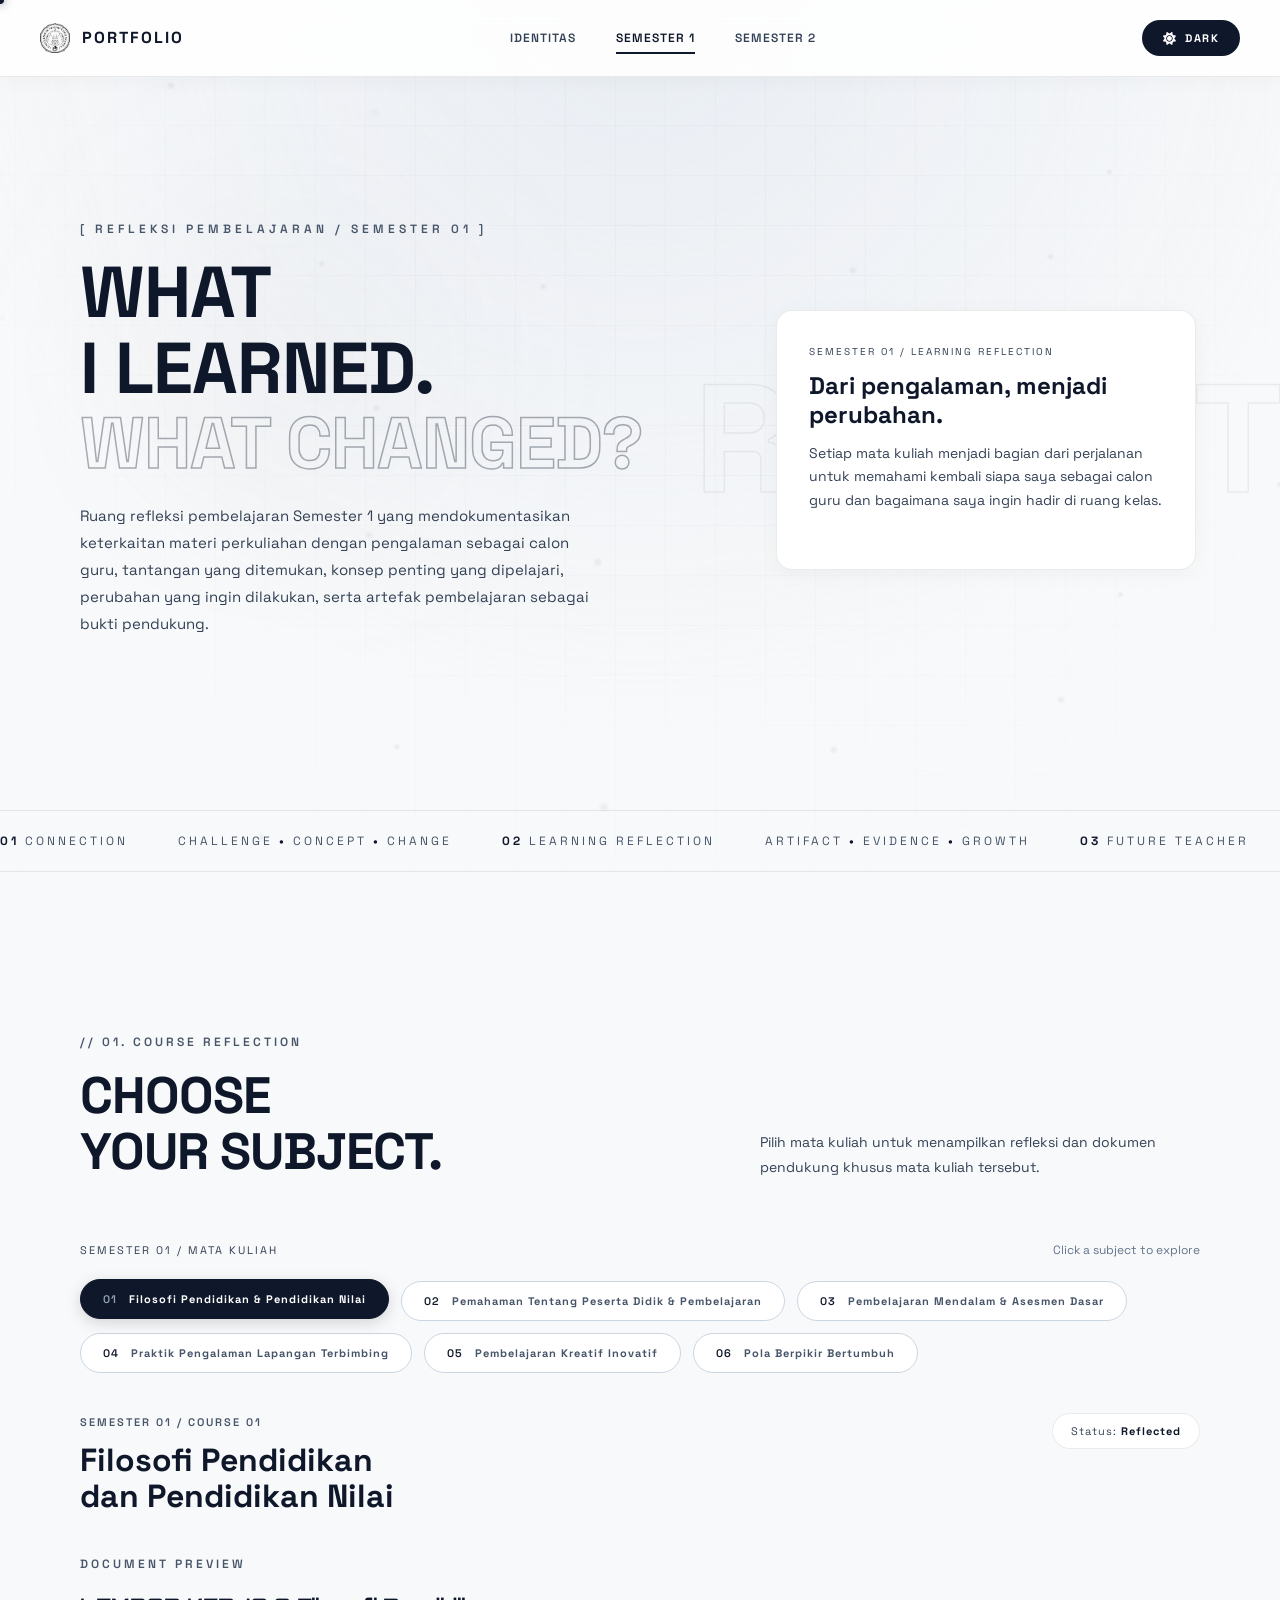
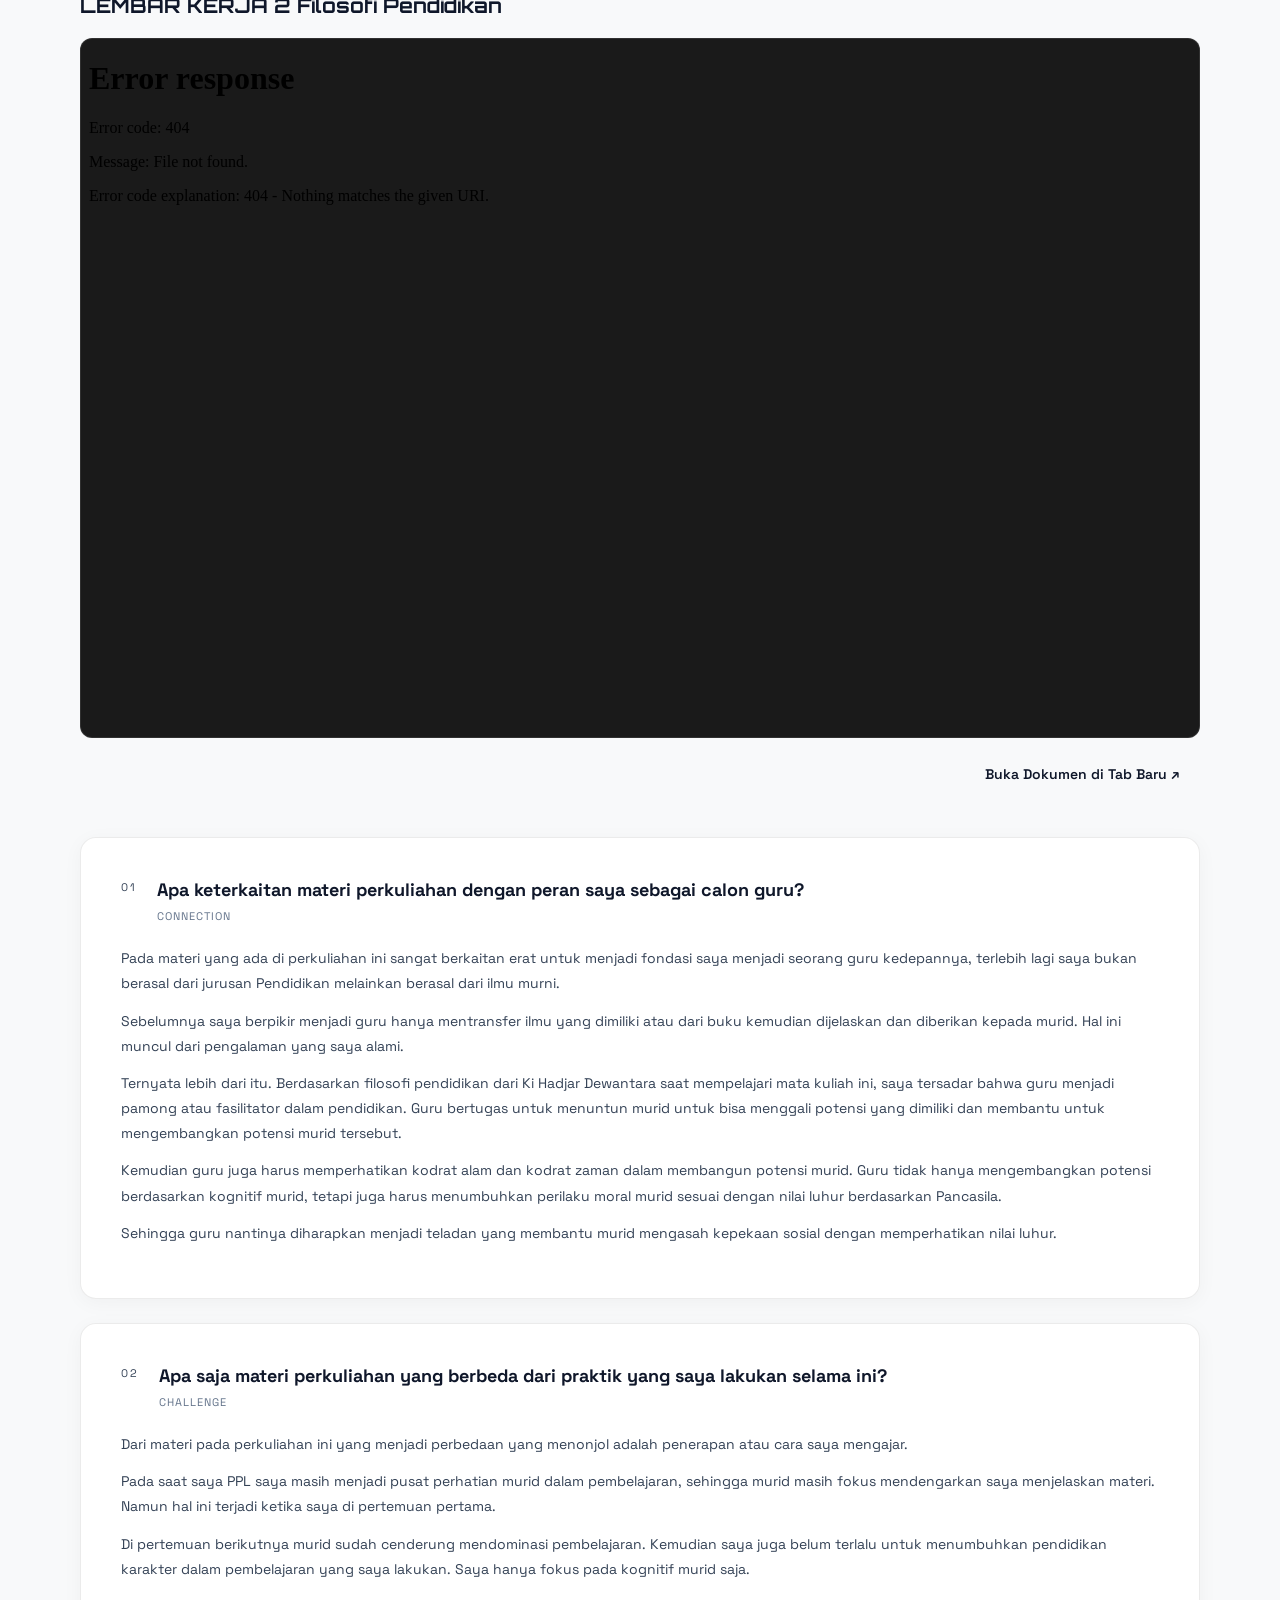
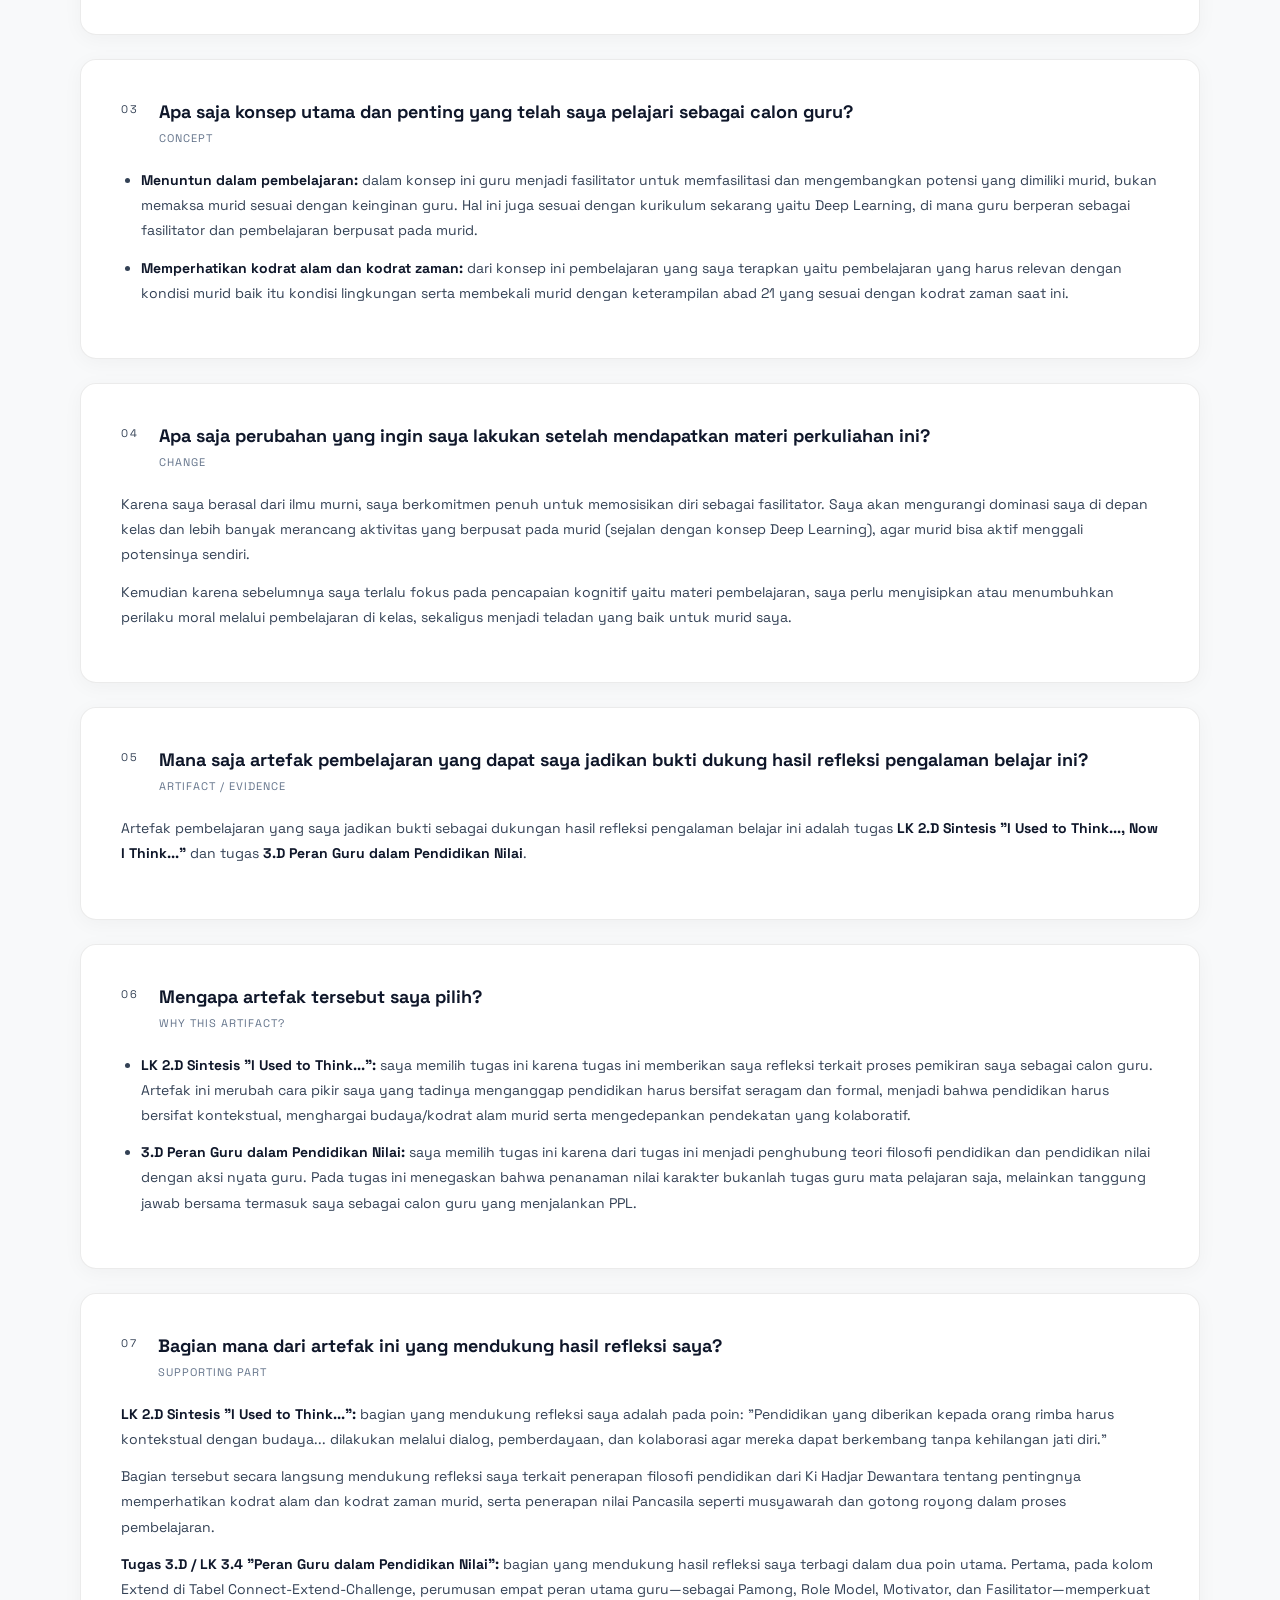
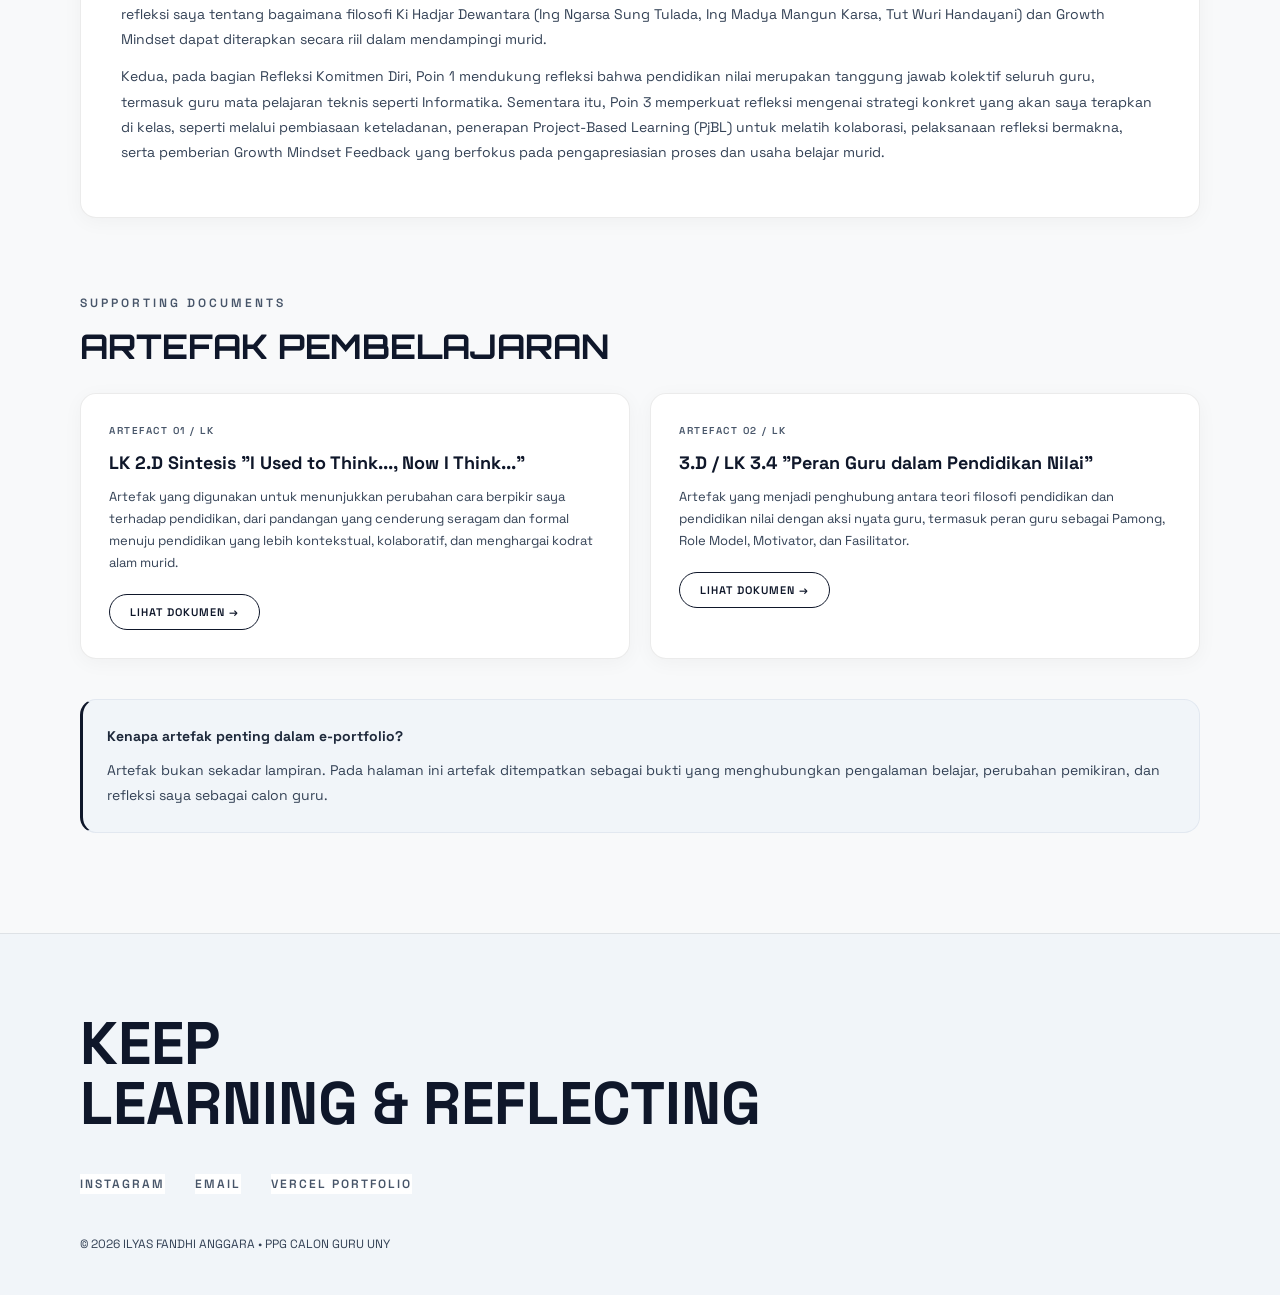
==== coba.html @ ee7c2401 "Upadte2" ====
<!doctype html>
<html lang="id">
  <head>
    <meta charset="UTF-8" />
    <meta name="viewport" content="width=device-width, initial-scale=1.0" />
    <title>Refleksi Semester 1 | E-Portfolio Seminar Pendidikan</title>
    <meta name="description" content="Refleksi pembelajaran Semester 1 Program PPG Calon Guru." />

    <link rel="shortcut icon" href="images/Logo Uny outlitne.png" type="image/x-icon" />
    <link rel="stylesheet" href="https://cdnjs.cloudflare.com/ajax/libs/font-awesome/6.5.1/css/all.min.css" />
    <link rel="stylesheet" href="css/style.css" />
    <link rel="preconnect" href="https://fonts.googleapis.com" />
    <link rel="preconnect" href="https://fonts.gstatic.com" crossorigin />
    <link href="https://fonts.googleapis.com/css2?family=Orbitron:wght@500;700;800;900&family=Space+Grotesk:wght@300;400;500;600;700&display=swap" rel="stylesheet" />
  </head>

  <body>
    <!-- CUSTOM CURSOR -->
    <div class="cursor-dot" id="cursorDot"></div>
    <div class="cursor-ring" id="cursorRing"></div>

    <!-- BACKGROUND GLOW MESH & CANVAS -->
    <div class="bg-wrapper">
      <canvas id="bgCanvas" class="bg-canvas"></canvas>
      <div class="bg-grid"></div>
      <div class="glow-orb-container orb-container-1">
        <div class="glow-orb orb-1"></div>
      </div>
      <div class="glow-orb-container orb-container-2">
        <div class="glow-orb orb-2"></div>
      </div>
    </div>

    <!-- NAVBAR -->
    <header class="navbar">
      <div class="nav-inner">
        <a href="index.html" class="brand">
          <img src="images/Logo Uny outlitne.png" alt="Logo UNY" class="brand-logo" />
          <span>PORTFOLIO</span>
        </a>

        <nav class="nav-center">
          <a href="identitas.html">IDENTITAS</a>
          <a href="refleksi-sem1.html" class="active">SEMESTER 1</a>
          <a href="refleksi-sem2.html">SEMESTER 2</a>
        </nav>

        <div class="nav-right">
          <button class="theme-toggle" id="themeToggle" aria-label="Toggle tema">
            <i class="fa-solid fa-moon theme-icon theme-icon-dark"></i>
            <i class="fa-solid fa-sun theme-icon theme-icon-light"></i>
            <span class="theme-label" id="themeLabel">LIGHT</span>
          </button>
        </div>
      </div>
    </header>

    <main>
      <!-- HERO SECTION -->
      <section class="identity-hero" id="home">
        <div class="container identity-hero-grid">
          <div class="reveal">
            <div class="identity-kicker">[ REFLEKSI PEMBELAJARAN / SEMESTER 01 ]</div>
            <h1>
              WHAT<br />
              <span>I LEARNED.</span><br />
              <span class="outline">WHAT CHANGED?</span>
            </h1>
            <p>
              Ruang refleksi pembelajaran Semester 1 yang mendokumentasikan keterkaitan materi perkuliahan dengan pengalaman sebagai calon guru, tantangan yang ditemukan, konsep penting yang dipelajari, perubahan yang ingin dilakukan, serta
              artefak pembelajaran sebagai bukti pendukung.
            </p>
          </div>

          <div class="identity-visual reveal">
            <div class="visual-word">REFLECT</div>
            <div class="hero-code-card">
              <div class="label">Semester 01 / Learning Reflection</div>
              <h3>Dari pengalaman, menjadi perubahan.</h3>
              <p>Setiap mata kuliah menjadi bagian dari perjalanan untuk memahami kembali siapa saya sebagai calon guru dan bagaimana saya ingin hadir di ruang kelas.</p>
            </div>
          </div>
        </div>
      </section>

      <!-- MARQUEE -->
      <div class="motion-marquee" aria-hidden="true">
        <div class="motion-track">
          <span><b>01</b> CONNECTION</span>
          <span>CHALLENGE <b>•</b> CONCEPT <b>•</b> CHANGE</span>
          <span><b>02</b> LEARNING REFLECTION</span>
          <span>ARTIFACT <b>•</b> EVIDENCE <b>•</b> GROWTH</span>
          <span><b>03</b> FUTURE TEACHER</span>
          <span><b>01</b> CONNECTION</span>
          <span>CHALLENGE <b>•</b> CONCEPT <b>•</b> CHANGE</span>
          <span><b>02</b> LEARNING REFLECTION</span>
          <span>ARTIFACT <b>•</b> EVIDENCE <b>•</b> GROWTH</span>
          <span><b>03</b> FUTURE TEACHER</span>
        </div>
      </div>

      <!-- COURSE SELECTOR & PANELS -->
      <section class="content-section" id="mata-kuliah">
        <div class="container">
          <div class="section-top reveal">
            <div>
              <div class="section-kicker">// 01. COURSE REFLECTION</div>
              <h2 class="section-title">CHOOSE<br />YOUR <span class="yellow">SUBJECT.</span></h2>
            </div>
            <p class="section-description">Pilih mata kuliah untuk menampilkan refleksi dan dokumen pendukung khusus mata kuliah tersebut.</p>
          </div>

          <div class="course-selector reveal">
            <div class="selector-top">
              <div class="selector-label">Semester 01 / Mata Kuliah</div>
              <div class="selector-hint">Click a subject to explore</div>
            </div>
            <div class="course-buttons">
              <button class="course-btn active" data-course="filosofi">
                <span>01</span>
                <strong>Filosofi Pendidikan & Pendidikan Nilai</strong>
              </button>
              <button class="course-btn" data-course="peserta-didik">
                <span>02</span>
                <strong>Pemahaman Tentang Peserta Didik & Pembelajaran</strong>
              </button>
              <button class="course-btn" data-course="mendalam-dasar">
                <span>03</span>
                <strong>Pembelajaran Mendalam & Asesmen Dasar</strong>
              </button>
              <button class="course-btn" data-course="ppl-terbimbing">
                <span>04</span>
                <strong>Praktik Pengalaman Lapangan Terbimbing</strong>
              </button>
              <button class="course-btn" data-course="kreatif-inovatif">
                <span>05</span>
                <strong>Pembelajaran Kreatif Inovatif</strong>
              </button>
              <button class="course-btn" data-course="growth-mindset">
                <span>06</span>
                <strong>Pola Berpikir Bertumbuh</strong>
              </button>
            </div>
          </div>

          <!-- ========== PANEL: FILOSOFI ========== -->
          <article class="course-panel active" id="filosofi">
            <div class="course-header">
              <div>
                <div class="course-code">SEMESTER 01 / COURSE 01</div>
                <h3 class="course-title">Filosofi Pendidikan<br />dan <span class="yellow">Pendidikan Nilai</span></h3>
              </div>
              <div class="course-status">Status: <span>Reflected</span></div>
            </div>

            <!-- PDF DOKUMEN (Ditambahkan sebelum 7 pertanyaan) -->
            <div class="document-preview-section" style="margin: 40px 0">
              <div class="section-kicker">DOCUMENT PREVIEW</div>
              <h4 style="font-family: &quot;Orbitron&quot;, sans-serif; font-size: 20px; margin-bottom: 15px; color: var(--text-light)">LEMBAR KERJA 2 Filosofi Pendidikan</h4>
              <div class="iframe-container" style="width: 100%; height: 700px; border: 1px solid rgba(255, 255, 255, 0.1); border-radius: 12px; overflow: hidden; background: #1a1a1a">
                <iframe src="dokumen/LEMBAR KERJA 2 Filosofi Pendidikan.pdf" width="100%" height="100%" style="border: none" title="LEMBAR KERJA 2 Filosofi Pendidikan"></iframe>
              </div>
              <div style="margin-top: 15px; text-align: right">
                <a
                  href="dokumen/LEMBAR KERJA 2 Filosofi Pendidikan.pdf"
                  target="_blank"
                  style="color: var(--yellow); text-decoration: none; font-size: 14px; font-weight: 600; padding: 10px 20px; border: 1px solid var(--yellow); border-radius: 6px; display: inline-block; transition: all 0.3s ease"
                >
                  Buka Dokumen di Tab Baru ↗
                </a>
              </div>
            </div>

            <div class="reflection-flow">
              <!-- CONNECTION -->
              <div class="reflection-card">
                <div class="reflection-top">
                  <div class="reflection-number">01</div>
                  <div>
                    <div class="reflection-label">Apa keterkaitan materi perkuliahan dengan peran saya sebagai calon guru?</div>
                    <div class="reflection-question">CONNECTION</div>
                  </div>
                </div>
                <div class="reflection-answer">
                  <p>Pada materi yang ada di perkuliahan ini sangat berkaitan erat untuk menjadi fondasi saya menjadi seorang guru kedepannya, terlebih lagi saya bukan berasal dari jurusan Pendidikan melainkan berasal dari ilmu murni.</p>
                  <p>Sebelumnya saya berpikir menjadi guru hanya mentransfer ilmu yang dimiliki atau dari buku kemudian dijelaskan dan diberikan kepada murid. Hal ini muncul dari pengalaman yang saya alami.</p>
                  <p>
                    Ternyata lebih dari itu. Berdasarkan filosofi pendidikan dari Ki Hadjar Dewantara saat mempelajari mata kuliah ini, saya tersadar bahwa guru menjadi pamong atau fasilitator dalam pendidikan. Guru bertugas untuk menuntun
                    murid untuk bisa menggali potensi yang dimiliki dan membantu untuk mengembangkan potensi murid tersebut.
                  </p>
                  <p>
                    Kemudian guru juga harus memperhatikan kodrat alam dan kodrat zaman dalam membangun potensi murid. Guru tidak hanya mengembangkan potensi berdasarkan kognitif murid, tetapi juga harus menumbuhkan perilaku moral murid
                    sesuai dengan nilai luhur berdasarkan Pancasila.
                  </p>
                  <p>Sehingga guru nantinya diharapkan menjadi teladan yang membantu murid mengasah kepekaan sosial dengan memperhatikan nilai luhur.</p>
                </div>
              </div>
              <!-- CHALLENGE -->
              <div class="reflection-card">
                <div class="reflection-top">
                  <div class="reflection-number">02</div>
                  <div>
                    <div class="reflection-label">Apa saja materi perkuliahan yang berbeda dari praktik yang saya lakukan selama ini?</div>
                    <div class="reflection-question">CHALLENGE</div>
                  </div>
                </div>
                <div class="reflection-answer">
                  <p>Dari materi pada perkuliahan ini yang menjadi perbedaan yang menonjol adalah penerapan atau cara saya mengajar.</p>
                  <p>Pada saat saya PPL saya masih menjadi pusat perhatian murid dalam pembelajaran, sehingga murid masih fokus mendengarkan saya menjelaskan materi. Namun hal ini terjadi ketika saya di pertemuan pertama.</p>
                  <p>
                    Di pertemuan berikutnya murid sudah cenderung mendominasi pembelajaran. Kemudian saya juga belum terlalu untuk menumbuhkan pendidikan karakter dalam pembelajaran yang saya lakukan. Saya hanya fokus pada kognitif murid
                    saja.
                  </p>
                </div>
              </div>
              <!-- CONCEPT -->
              <div class="reflection-card">
                <div class="reflection-top">
                  <div class="reflection-number">03</div>
                  <div>
                    <div class="reflection-label">Apa saja konsep utama dan penting yang telah saya pelajari sebagai calon guru?</div>
                    <div class="reflection-question">CONCEPT</div>
                  </div>
                </div>
                <div class="reflection-answer">
                  <ul>
                    <li>
                      <strong>Menuntun dalam pembelajaran:</strong> dalam konsep ini guru menjadi fasilitator untuk memfasilitasi dan mengembangkan potensi yang dimiliki murid, bukan memaksa murid sesuai dengan keinginan guru. Hal ini juga
                      sesuai dengan kurikulum sekarang yaitu Deep Learning, di mana guru berperan sebagai fasilitator dan pembelajaran berpusat pada murid.
                    </li>
                    <li>
                      <strong>Memperhatikan kodrat alam dan kodrat zaman:</strong> dari konsep ini pembelajaran yang saya terapkan yaitu pembelajaran yang harus relevan dengan kondisi murid baik itu kondisi lingkungan serta membekali murid
                      dengan keterampilan abad 21 yang sesuai dengan kodrat zaman saat ini.
                    </li>
                  </ul>
                </div>
              </div>
              <!-- CHANGE -->
              <div class="reflection-card">
                <div class="reflection-top">
                  <div class="reflection-number">04</div>
                  <div>
                    <div class="reflection-label">Apa saja perubahan yang ingin saya lakukan setelah mendapatkan materi perkuliahan ini?</div>
                    <div class="reflection-question">CHANGE</div>
                  </div>
                </div>
                <div class="reflection-answer">
                  <p>
                    Karena saya berasal dari ilmu murni, saya berkomitmen penuh untuk memosisikan diri sebagai fasilitator. Saya akan mengurangi dominasi saya di depan kelas dan lebih banyak merancang aktivitas yang berpusat pada murid
                    (sejalan dengan konsep Deep Learning), agar murid bisa aktif menggali potensinya sendiri.
                  </p>
                  <p>
                    Kemudian karena sebelumnya saya terlalu fokus pada pencapaian kognitif yaitu materi pembelajaran, saya perlu menyisipkan atau menumbuhkan perilaku moral melalui pembelajaran di kelas, sekaligus menjadi teladan yang baik
                    untuk murid saya.
                  </p>
                </div>
              </div>
              <!-- ARTIFACT -->
              <div class="reflection-card">
                <div class="reflection-top">
                  <div class="reflection-number">05</div>
                  <div>
                    <div class="reflection-label">Mana saja artefak pembelajaran yang dapat saya jadikan bukti dukung hasil refleksi pengalaman belajar ini?</div>
                    <div class="reflection-question">ARTIFACT / EVIDENCE</div>
                  </div>
                </div>
                <div class="reflection-answer">
                  <p>
                    Artefak pembelajaran yang saya jadikan bukti sebagai dukungan hasil refleksi pengalaman belajar ini adalah tugas <strong>LK 2.D Sintesis "I Used to Think..., Now I Think..."</strong> dan tugas
                    <strong>3.D Peran Guru dalam Pendidikan Nilai</strong>.
                  </p>
                </div>
              </div>
              <!-- WHY ARTIFACT -->
              <div class="reflection-card">
                <div class="reflection-top">
                  <div class="reflection-number">06</div>
                  <div>
                    <div class="reflection-label">Mengapa artefak tersebut saya pilih?</div>
                    <div class="reflection-question">WHY THIS ARTIFACT?</div>
                  </div>
                </div>
                <div class="reflection-answer">
                  <ul>
                    <li>
                      <strong>LK 2.D Sintesis "I Used to Think...":</strong> saya memilih tugas ini karena tugas ini memberikan saya refleksi terkait proses pemikiran saya sebagai calon guru. Artefak ini merubah cara pikir saya yang tadinya
                      menganggap pendidikan harus bersifat seragam dan formal, menjadi bahwa pendidikan harus bersifat kontekstual, menghargai budaya/kodrat alam murid serta mengedepankan pendekatan yang kolaboratif.
                    </li>
                    <li>
                      <strong>3.D Peran Guru dalam Pendidikan Nilai:</strong> saya memilih tugas ini karena dari tugas ini menjadi penghubung teori filosofi pendidikan dan pendidikan nilai dengan aksi nyata guru. Pada tugas ini menegaskan
                      bahwa penanaman nilai karakter bukanlah tugas guru mata pelajaran saja, melainkan tanggung jawab bersama termasuk saya sebagai calon guru yang menjalankan PPL.
                    </li>
                  </ul>
                </div>
              </div>
              <!-- SUPPORTING PART -->
              <div class="reflection-card">
                <div class="reflection-top">
                  <div class="reflection-number">07</div>
                  <div>
                    <div class="reflection-label">Bagian mana dari artefak ini yang mendukung hasil refleksi saya?</div>
                    <div class="reflection-question">SUPPORTING PART</div>
                  </div>
                </div>
                <div class="reflection-answer">
                  <p>
                    <strong>LK 2.D Sintesis "I Used to Think...":</strong> bagian yang mendukung refleksi saya adalah pada poin: "Pendidikan yang diberikan kepada orang rimba harus kontekstual dengan budaya... dilakukan melalui dialog,
                    pemberdayaan, dan kolaborasi agar mereka dapat berkembang tanpa kehilangan jati diri."
                  </p>
                  <p>
                    Bagian tersebut secara langsung mendukung refleksi saya terkait penerapan filosofi pendidikan dari Ki Hadjar Dewantara tentang pentingnya memperhatikan kodrat alam dan kodrat zaman murid, serta penerapan nilai Pancasila
                    seperti musyawarah dan gotong royong dalam proses pembelajaran.
                  </p>
                  <p>
                    <strong>Tugas 3.D / LK 3.4 "Peran Guru dalam Pendidikan Nilai":</strong> bagian yang mendukung hasil refleksi saya terbagi dalam dua poin utama. Pertama, pada kolom Extend di Tabel Connect-Extend-Challenge, perumusan
                    empat peran utama guru—sebagai Pamong, Role Model, Motivator, dan Fasilitator—memperkuat refleksi saya tentang bagaimana filosofi Ki Hadjar Dewantara (Ing Ngarsa Sung Tulada, Ing Madya Mangun Karsa, Tut Wuri Handayani)
                    dan Growth Mindset dapat diterapkan secara riil dalam mendampingi murid.
                  </p>
                  <p>
                    Kedua, pada bagian Refleksi Komitmen Diri, Poin 1 mendukung refleksi bahwa pendidikan nilai merupakan tanggung jawab kolektif seluruh guru, termasuk guru mata pelajaran teknis seperti Informatika. Sementara itu, Poin 3
                    memperkuat refleksi mengenai strategi konkret yang akan saya terapkan di kelas, seperti melalui pembiasaan keteladanan, penerapan Project-Based Learning (PjBL) untuk melatih kolaborasi, pelaksanaan refleksi bermakna,
                    serta pemberian Growth Mindset Feedback yang berfokus pada pengapresiasian proses dan usaha belajar murid.
                  </p>
                </div>
              </div>
            </div>

            <!-- DOCUMENT SUPPORT -->
            <div style="margin-top: 75px">
              <div class="section-kicker">Supporting Documents</div>
              <h3 style="font-family: &quot;Orbitron&quot;, sans-serif; font-size: 34px; line-height: 1; margin-top: 10px">ARTEFAK <span class="yellow">PEMBELAJARAN</span></h3>
              <div class="artifact-grid">
                <article class="artifact-card">
                  <div class="artifact-type">Artefact 01 / LK</div>
                  <h4>LK 2.D Sintesis "I Used to Think..., Now I Think..."</h4>
                  <p>
                    Artefak yang digunakan untuk menunjukkan perubahan cara berpikir saya terhadap pendidikan, dari pandangan yang cenderung seragam dan formal menuju pendidikan yang lebih kontekstual, kolaboratif, dan menghargai kodrat
                    alam murid.
                  </p>
                  <button type="button" class="artifact-link" onclick="openDocument('dokumen/Dokumen Filosofi 1.pdf', 'LK 2.D Sintesis')">Lihat Dokumen →</button>
                </article>
                <article class="artifact-card">
                  <div class="artifact-type">Artefact 02 / LK</div>
                  <h4>3.D / LK 3.4 "Peran Guru dalam Pendidikan Nilai"</h4>
                  <p>Artefak yang menjadi penghubung antara teori filosofi pendidikan dan pendidikan nilai dengan aksi nyata guru, termasuk peran guru sebagai Pamong, Role Model, Motivator, dan Fasilitator.</p>
                  <button type="button" class="artifact-link" onclick="openDocument('dokumen/Dokumen Filosofi 2.pdf', '3.D Peran Guru dalam Pendidikan Nilai')">Lihat Dokumen →</button>
                </article>
              </div>
              <div class="evidence-panel">
                <h4>Kenapa artefak penting dalam e-portfolio?</h4>
                <p>Artefak bukan sekadar lampiran. Pada halaman ini artefak ditempatkan sebagai bukti yang menghubungkan pengalaman belajar, perubahan pemikiran, dan refleksi saya sebagai calon guru.</p>
              </div>
            </div>
          </article>

          <!-- ========== PANEL: PESERTA DIDIK ========== -->
          <article class="course-panel" id="peserta-didik">
            <div class="course-header">
              <div>
                <div class="course-code">SEMESTER 01 / COURSE 02</div>
                <h3 class="course-title">Filosofi Pendidikan<br />dan <span class="yellow">Pendidikan Nilai</span></h3>
              </div>
              <div class="course-status">Status: <span>Reflected</span></div>
            </div>

            <div class="reflection-flow">
              <!-- CONNECTION -->
              <div class="reflection-card">
                <div class="reflection-top">
                  <div class="reflection-number">01</div>
                  <div>
                    <div class="reflection-label">Apa keterkaitan materi perkuliahan dengan peran saya sebagai calon guru?</div>
                    <div class="reflection-question">CONNECTION</div>
                  </div>
                </div>
                <div class="reflection-answer">
                  <p>Pada materi yang ada di perkuliahan ini sangat berkaitan erat untuk menjadi fondasi saya menjadi seorang guru kedepannya, terlebih lagi saya bukan berasal dari jurusan Pendidikan melainkan berasal dari ilmu murni.</p>
                  <p>Sebelumnya saya berpikir menjadi guru hanya mentransfer ilmu yang dimiliki atau dari buku kemudian dijelaskan dan diberikan kepada murid. Hal ini muncul dari pengalaman yang saya alami.</p>
                  <p>
                    Ternyata lebih dari itu. Berdasarkan filosofi pendidikan dari Ki Hadjar Dewantara saat mempelajari mata kuliah ini, saya tersadar bahwa guru menjadi pamong atau fasilitator dalam pendidikan. Guru bertugas untuk menuntun
                    murid untuk bisa menggali potensi yang dimiliki dan membantu untuk mengembangkan potensi murid tersebut.
                  </p>
                  <p>
                    Kemudian guru juga harus memperhatikan kodrat alam dan kodrat zaman dalam membangun potensi murid. Guru tidak hanya mengembangkan potensi berdasarkan kognitif murid, tetapi juga harus menumbuhkan perilaku moral murid
                    sesuai dengan nilai luhur berdasarkan Pancasila.
                  </p>
                  <p>Sehingga guru nantinya diharapkan menjadi teladan yang membantu murid mengasah kepekaan sosial dengan memperhatikan nilai luhur.</p>
                </div>
              </div>
              <!-- CHALLENGE -->
              <div class="reflection-card">
                <div class="reflection-top">
                  <div class="reflection-number">02</div>
                  <div>
                    <div class="reflection-label">Apa saja materi perkuliahan yang berbeda dari praktik yang saya lakukan selama ini?</div>
                    <div class="reflection-question">CHALLENGE</div>
                  </div>
                </div>
                <div class="reflection-answer">
                  <p>Dari materi pada perkuliahan ini yang menjadi perbedaan yang menonjol adalah penerapan atau cara saya mengajar.</p>
                  <p>Pada saat saya PPL saya masih menjadi pusat perhatian murid dalam pembelajaran, sehingga murid masih fokus mendengarkan saya menjelaskan materi. Namun hal ini terjadi ketika saya di pertemuan pertama.</p>
                  <p>
                    Di pertemuan berikutnya murid sudah cenderung mendominasi pembelajaran. Kemudian saya juga belum terlalu untuk menumbuhkan pendidikan karakter dalam pembelajaran yang saya lakukan. Saya hanya fokus pada kognitif murid
                    saja.
                  </p>
                </div>
              </div>
              <!-- CONCEPT -->
              <div class="reflection-card">
                <div class="reflection-top">
                  <div class="reflection-number">03</div>
                  <div>
                    <div class="reflection-label">Apa saja konsep utama dan penting yang telah saya pelajari sebagai calon guru?</div>
                    <div class="reflection-question">CONCEPT</div>
                  </div>
                </div>
                <div class="reflection-answer">
                  <ul>
                    <li>
                      <strong>Menuntun dalam pembelajaran:</strong> dalam konsep ini guru menjadi fasilitator untuk memfasilitasi dan mengembangkan potensi yang dimiliki murid, bukan memaksa murid sesuai dengan keinginan guru. Hal ini juga
                      sesuai dengan kurikulum sekarang yaitu Deep Learning, di mana guru berperan sebagai fasilitator dan pembelajaran berpusat pada murid.
                    </li>
                    <li>
                      <strong>Memperhatikan kodrat alam dan kodrat zaman:</strong> dari konsep ini pembelajaran yang saya terapkan yaitu pembelajaran yang harus relevan dengan kondisi murid baik itu kondisi lingkungan serta membekali murid
                      dengan keterampilan abad 21 yang sesuai dengan kodrat zaman saat ini.
                    </li>
                  </ul>
                </div>
              </div>
              <!-- CHANGE -->
              <div class="reflection-card">
                <div class="reflection-top">
                  <div class="reflection-number">04</div>
                  <div>
                    <div class="reflection-label">Apa saja perubahan yang ingin saya lakukan setelah mendapatkan materi perkuliahan ini?</div>
                    <div class="reflection-question">CHANGE</div>
                  </div>
                </div>
                <div class="reflection-answer">
                  <p>
                    Karena saya berasal dari ilmu murni, saya berkomitmen penuh untuk memosisikan diri sebagai fasilitator. Saya akan mengurangi dominasi saya di depan kelas dan lebih banyak merancang aktivitas yang berpusat pada murid
                    (sejalan dengan konsep Deep Learning), agar murid bisa aktif menggali potensinya sendiri.
                  </p>
                  <p>
                    Kemudian karena sebelumnya saya terlalu fokus pada pencapaian kognitif yaitu materi pembelajaran, saya perlu menyisipkan atau menumbuhkan perilaku moral melalui pembelajaran di kelas, sekaligus menjadi teladan yang baik
                    untuk murid saya.
                  </p>
                </div>
              </div>
              <!-- ARTIFACT -->
              <div class="reflection-card">
                <div class="reflection-top">
                  <div class="reflection-number">05</div>
                  <div>
                    <div class="reflection-label">Mana saja artefak pembelajaran yang dapat saya jadikan bukti dukung hasil refleksi pengalaman belajar ini?</div>
                    <div class="reflection-question">ARTIFACT / EVIDENCE</div>
                  </div>
                </div>
                <div class="reflection-answer">
                  <p>
                    Artefak pembelajaran yang saya jadikan bukti sebagai dukungan hasil refleksi pengalaman belajar ini adalah tugas <strong>LK 2.D Sintesis "I Used to Think..., Now I Think..."</strong> dan tugas
                    <strong>3.D Peran Guru dalam Pendidikan Nilai</strong>.
                  </p>
                </div>
              </div>
              <!-- WHY ARTIFACT -->
              <div class="reflection-card">
                <div class="reflection-top">
                  <div class="reflection-number">06</div>
                  <div>
                    <div class="reflection-label">Mengapa artefak tersebut saya pilih?</div>
                    <div class="reflection-question">WHY THIS ARTIFACT?</div>
                  </div>
                </div>
                <div class="reflection-answer">
                  <ul>
                    <li>
                      <strong>LK 2.D Sintesis "I Used to Think...":</strong> saya memilih tugas ini karena tugas ini memberikan saya refleksi terkait proses pemikiran saya sebagai calon guru. Artefak ini merubah cara pikir saya yang tadinya
                      menganggap pendidikan harus bersifat seragam dan formal, menjadi bahwa pendidikan harus bersifat kontekstual, menghargai budaya/kodrat alam murid serta mengedepankan pendekatan yang kolaboratif.
                    </li>
                    <li>
                      <strong>3.D Peran Guru dalam Pendidikan Nilai:</strong> saya memilih tugas ini karena dari tugas ini menjadi penghubung teori filosofi pendidikan dan pendidikan nilai dengan aksi nyata guru. Pada tugas ini menegaskan
                      bahwa penanaman nilai karakter bukanlah tugas guru mata pelajaran saja, melainkan tanggung jawab bersama termasuk saya sebagai calon guru yang menjalankan PPL.
                    </li>
                  </ul>
                </div>
              </div>
              <!-- SUPPORTING PART -->
              <div class="reflection-card">
                <div class="reflection-top">
                  <div class="reflection-number">07</div>
                  <div>
                    <div class="reflection-label">Bagian mana dari artefak ini yang mendukung hasil refleksi saya?</div>
                    <div class="reflection-question">SUPPORTING PART</div>
                  </div>
                </div>
                <div class="reflection-answer">
                  <p>
                    <strong>LK 2.D Sintesis "I Used to Think...":</strong> bagian yang mendukung refleksi saya adalah pada poin: "Pendidikan yang diberikan kepada orang rimba harus kontekstual dengan budaya... dilakukan melalui dialog,
                    pemberdayaan, dan kolaborasi agar mereka dapat berkembang tanpa kehilangan jati diri."
                  </p>
                  <p>
                    Bagian tersebut secara langsung mendukung refleksi saya terkait penerapan filosofi pendidikan dari Ki Hadjar Dewantara tentang pentingnya memperhatikan kodrat alam dan kodrat zaman murid, serta penerapan nilai Pancasila
                    seperti musyawarah dan gotong royong dalam proses pembelajaran.
                  </p>
                  <p>
                    <strong>Tugas 3.D / LK 3.4 "Peran Guru dalam Pendidikan Nilai":</strong> bagian yang mendukung hasil refleksi saya terbagi dalam dua poin utama. Pertama, pada kolom Extend di Tabel Connect-Extend-Challenge, perumusan
                    empat peran utama guru—sebagai Pamong, Role Model, Motivator, dan Fasilitator—memperkuat refleksi saya tentang bagaimana filosofi Ki Hadjar Dewantara (Ing Ngarsa Sung Tulada, Ing Madya Mangun Karsa, Tut Wuri Handayani)
                    dan Growth Mindset dapat diterapkan secara riil dalam mendampingi murid.
                  </p>
                  <p>
                    Kedua, pada bagian Refleksi Komitmen Diri, Poin 1 mendukung refleksi bahwa pendidikan nilai merupakan tanggung jawab kolektif seluruh guru, termasuk guru mata pelajaran teknis seperti Informatika. Sementara itu, Poin 3
                    memperkuat refleksi mengenai strategi konkret yang akan saya terapkan di kelas, seperti melalui pembiasaan keteladanan, penerapan Project-Based Learning (PjBL) untuk melatih kolaborasi, pelaksanaan refleksi bermakna,
                    serta pemberian Growth Mindset Feedback yang berfokus pada pengapresiasian proses dan usaha belajar murid.
                  </p>
                </div>
              </div>
            </div>

            <!-- DOCUMENT SUPPORT -->
            <div style="margin-top: 75px">
              <div class="section-kicker">Supporting Documents</div>
              <h3 style="font-family: &quot;Orbitron&quot;, sans-serif; font-size: 34px; line-height: 1; margin-top: 10px">ARTEFAK <span class="yellow">PEMBELAJARAN</span></h3>
              <div class="artifact-grid">
                <article class="artifact-card">
                  <div class="artifact-type">Artefact 01 / LK</div>
                  <h4>LK 2.D Sintesis "I Used to Think..., Now I Think..."</h4>
                  <p>
                    Artefak yang digunakan untuk menunjukkan perubahan cara berpikir saya terhadap pendidikan, dari pandangan yang cenderung seragam dan formal menuju pendidikan yang lebih kontekstual, kolaboratif, dan menghargai kodrat
                    alam murid.
                  </p>
                  <button type="button" class="artifact-link" onclick="openDocument('dokumen/Dokumen Filosofi 1.pdf', 'LK 2.D Sintesis')">Lihat Dokumen →</button>
                </article>
                <article class="artifact-card">
                  <div class="artifact-type">Artefact 02 / LK</div>
                  <h4>3.D / LK 3.4 "Peran Guru dalam Pendidikan Nilai"</h4>
                  <p>Artefak yang menjadi penghubung antara teori filosofi pendidikan dan pendidikan nilai dengan aksi nyata guru, termasuk peran guru sebagai Pamong, Role Model, Motivator, dan Fasilitator.</p>
                  <button type="button" class="artifact-link" onclick="openDocument('dokumen/Dokumen Filosofi 2.pdf', '3.D Peran Guru dalam Pendidikan Nilai')">Lihat Dokumen →</button>
                </article>
              </div>
              <div class="evidence-panel">
                <h4>Kenapa artefak penting dalam e-portfolio?</h4>
                <p>Artefak bukan sekadar lampiran. Pada halaman ini artefak ditempatkan sebagai bukti yang menghubungkan pengalaman belajar, perubahan pemikiran, dan refleksi saya sebagai calon guru.</p>
              </div>
            </div>
          </article>

          <!-- ========== PANEL: MENDALAM DASAR ========== -->
          <article class="course-panel" id="mendalam-dasar">
            <!-- konten lengkap silakan copy dari kode asli dan sesuaikan class -->
            <div class="course-header">
              <div>
                <div class="course-code">SEMESTER 01 / COURSE 03</div>
                <h3 class="course-title">Pembelajaran Mendalam<br />dan <span class="yellow">Asesmen Dasar</span></h3>
              </div>
              <div class="course-status">Status: <span>Reflected</span></div>
            </div>
            <div class="reflection-flow">
              <!-- reflection cards -->
            </div>
            <div style="margin-top: 75px">
              <!-- artifact -->
            </div>
          </article>

          <!-- ========== PANEL: PPL TERBIMBING ========== -->
          <article class="course-panel" id="ppl-terbimbing">
            <div class="course-header">
              <div>
                <div class="course-code">SEMESTER 01 / COURSE 04</div>
                <h3 class="course-title">Praktik Pengalaman Lapangan<br /><span class="yellow">Terbimbing</span></h3>
              </div>
              <div class="course-status">Status: <span>Reflected</span></div>
            </div>
            <div class="reflection-flow">
              <!-- reflection cards -->
            </div>
            <div style="margin-top: 75px">
              <!-- artifact -->
            </div>
          </article>

          <!-- ========== PANEL: KREATIF INOVATIF ========== -->
          <article class="course-panel" id="kreatif-inovatif">
            <div class="course-header">
              <div>
                <div class="course-code">SEMESTER 01 / COURSE 05</div>
                <h3 class="course-title">Pembelajaran <span class="yellow">Kreatif Inovatif</span></h3>
              </div>
              <div class="course-status">Status: <span>To Be Added</span></div>
            </div>
            <div class="empty-panel">
              <div class="big">04</div>
              <h3>Refleksi Mata Kuliah Belum Diisi</h3>
              <p>Area ini sudah disiapkan untuk refleksi, bukti pembelajaran, dan dokumen pendukung mata kuliah Pembelajaran Kreatif Inovatif.</p>
            </div>
          </article>

          <!-- ========== PANEL: GROWTH MINDSET ========== -->
          <article class="course-panel" id="growth-mindset">
            <div class="course-header">
              <div>
                <div class="course-code">SEMESTER 01 / COURSE 06</div>
                <h3 class="course-title">Pola Berpikir <span class="yellow">Bertumbuh</span></h3>
              </div>
              <div class="course-status">Status: <span>To Be Added</span></div>
            </div>
            <div class="empty-panel">
              <div class="big">05</div>
              <h3>Refleksi Mata Kuliah Belum Diisi</h3>
              <p>Area ini sudah disiapkan untuk menampilkan refleksi pembelajaran, perubahan pemikiran, dan artefak pendukung mata kuliah Pola Berpikir Bertumbuh.</p>
            </div>
          </article>
        </div>
      </section>
    </main>

    <!-- PDF MODAL -->
    <div class="pdf-modal" id="pdfModal" aria-hidden="true" role="dialog" aria-modal="true" aria-labelledby="pdfTitle">
      <div class="pdf-modal-backdrop" onclick="closeDocument()"></div>
      <div class="pdf-viewer">
        <div class="pdf-header">
          <div class="pdf-header-meta">
            <div class="pdf-label">Learning Artifact / Document Preview</div>
            <h3 class="pdf-title" id="pdfTitle">Document Preview</h3>
          </div>
          <div class="pdf-actions">
            <a href="#" target="_blank" rel="noopener noreferrer" id="pdfExternal" class="pdf-open"> Open New Tab </a>
            <button type="button" class="pdf-close" id="pdfClose" aria-label="Tutup dokumen">×</button>
          </div>
        </div>
        <div class="pdf-container">
          <iframe id="pdfFrame" src="" title="PDF Document Viewer" loading="lazy"></iframe>
          <div class="pdf-fallback" id="pdfFallback">
            <div class="pdf-fallback-inner">
              <strong>PDF</strong>
              <p>Browser tidak menampilkan PDF secara langsung pada mode ini. Gunakan tombol <b>Open New Tab</b> di bagian atas untuk melihat dokumen.</p>
            </div>
          </div>
        </div>
      </div>
    </div>

    <!-- FOOTER -->
    <footer>
      <div class="container reveal">
        <div class="footer-title">KEEP<br />LEARNING & REFLECTING</div>
        <div class="footer-social">
          <a href="https://www.instagram.com/fandhidk17/" target="_blank">INSTAGRAM</a>
          <a href="mailto:ilyasfandhianggara@gmail.com">EMAIL</a>
          <a href="https://e-portofolio-fandhi.vercel.app/" target="_blank">VERCEL PORTFOLIO</a>
        </div>
        <p style="margin-top: 40px; font-size: 12px; color: var(--text-muted)">© 2026 ILYAS FANDHI ANGGARA • PPG CALON GURU UNY</p>
      </div>
    </footer>

    <!-- MASTER APP SCRIPT -->
    <script src="js/app.js"></script>

    <!-- PAGE SPECIFIC: COURSE TABS & PDF VIEWER -->
    <script>
      document.addEventListener("DOMContentLoaded", function () {
        // Course Filter Tabs
        const courseButtons = document.querySelectorAll(".course-btn");
        const coursePanels = document.querySelectorAll(".course-panel");
        courseButtons.forEach((button) => {
          button.addEventListener("click", () => {
            const target = button.dataset.course;
            courseButtons.forEach((btn) => btn.classList.remove("active"));
            coursePanels.forEach((panel) => panel.classList.remove("active"));
            button.classList.add("active");
            const targetPanel = document.getElementById(target);
            if (targetPanel) {
              targetPanel.classList.add("active");
              document.querySelector(".course-selector").scrollIntoView({ behavior: "smooth", block: "start" });
            }
          });
        });

        // PDF Viewer Modal
        const pdfModal = document.getElementById("pdfModal");
        const pdfFrame = document.getElementById("pdfFrame");
        const pdfTitle = document.getElementById("pdfTitle");
        const pdfExternal = document.getElementById("pdfExternal");
        const pdfClose = document.getElementById("pdfClose");
        const pdfFallback = document.getElementById("pdfFallback");
        let lastFocusedElement = null;

        window.openDocument = function (file, title) {
          lastFocusedElement = document.activeElement;
          pdfTitle.textContent = title || "Document Preview";
          pdfExternal.href = file;
          pdfFallback.classList.remove("show");
          pdfFrame.style.display = "block";
          pdfFrame.src = file;
          pdfModal.classList.add("active");
          pdfModal.setAttribute("aria-hidden", "false");
          document.body.style.overflow = "hidden";
          setTimeout(() => pdfClose.focus(), 30);
        };

        window.closeDocument = function () {
          pdfModal.classList.remove("active");
          pdfModal.setAttribute("aria-hidden", "true");
          pdfFrame.src = "";
          document.body.style.overflow = "";
          if (lastFocusedElement) lastFocusedElement.focus();
        };

        if (pdfClose) pdfClose.addEventListener("click", closeDocument);
        document.addEventListener("keydown", (event) => {
          if (event.key === "Escape" && pdfModal && pdfModal.classList.contains("active")) closeDocument();
        });
        if (pdfFrame) {
          pdfFrame.addEventListener("error", () => {
            pdfFrame.style.display = "none";
            pdfFallback.classList.add("show");
          });
        }
      });
    </script>
  </body>
</html>
---- css/style.css ----
/* ==========================================================================
   PORTFOLIO SEMINAR PENDIDIKAN - ILYAS FANDHI ANGGARA
   UNIFIED CYBER-MONOCHROME INTERACTIVE DESIGN SYSTEM
   ========================================================================== */

/* ==================== ROOT VARIABLES ==================== */
:root {
  /* Dark Mode Default Tokens */
  --primary: #ffffff;
  --primary-light: #e2e8f0;
  --secondary: #a3a3a3;
  --accent: #52525b;

  --bg-primary: #121214;
  --bg-secondary: #18181b;
  --bg-card: rgba(39, 39, 42, 0.45);
  --bg-card-hover: rgba(63, 63, 70, 0.55);

  --text-primary: #ffffff;
  --text-secondary: #a1a1aa;
  --text-muted: #71717a;

  --border-light: rgba(255, 255, 255, 0.08);
  --border-hover: rgba(255, 255, 255, 0.28);
  --border-glow: rgba(255, 255, 255, 0.3);

  --shadow-glow: 0 10px 30px rgba(0, 0, 0, 0.5);
  --shadow-card: 0 15px 35px rgba(0, 0, 0, 0.4);
  --shadow-card-hover: 0 20px 40px -15px rgba(0, 0, 0, 0.7), 0 0 30px rgba(255, 255, 255, 0.06);

  --font-display: "Space Grotesk", "Orbitron", sans-serif;
  --font-body: "Space Grotesk", sans-serif;
  --transition-smooth: all 0.35s cubic-bezier(0.23, 1, 0.32, 1);
  --radius-sm: 8px;
  --radius-md: 16px;
  --radius-lg: 24px;
  --radius-full: 9999px;
  --max-width: 1200px;
  --header-height: 80px;

  --theme-transition: background 0.35s ease, color 0.35s ease, border-color 0.35s ease, box-shadow 0.35s ease;
}

/* ==================== LIGHT MODE TOKENS & OVERRIDES ==================== */
[data-theme="light"] {
  --primary: #0f172a;
  --primary-light: #1e293b;
  --secondary: #475569;
  --accent: #94a3b8;

  --bg-primary: #f8f9fa;
  --bg-secondary: #f1f5f9;
  --bg-card: #ffffff;
  --bg-card-hover: #ffffff;

  --text-primary: #0f172a;
  --text-secondary: #334155;
  --text-muted: #64748b;

  --border-light: rgba(0, 0, 0, 0.08);
  --border-hover: rgba(0, 0, 0, 0.25);
  --border-glow: rgba(0, 0, 0, 0.15);

  --shadow-glow: 0 10px 30px rgba(0, 0, 0, 0.06);
  --shadow-card: 0 4px 20px rgba(0, 0, 0, 0.04), 0 1px 3px rgba(0, 0, 0, 0.02);
  --shadow-card-hover: 0 16px 36px -10px rgba(0, 0, 0, 0.12), 0 0 0 1px rgba(0, 0, 0, 0.08);
}

/* Specific Light Mode Rules */
[data-theme="light"] body {
  background: var(--bg-primary);
  color: var(--text-primary);
}

[data-theme="light"] .navbar {
  background: rgba(255, 255, 255, 0.88);
  border-bottom-color: rgba(0, 0, 0, 0.08);
  box-shadow: 0 4px 20px rgba(0, 0, 0, 0.03);
}

[data-theme="light"] .brand {
  color: var(--text-primary);
}

[data-theme="light"] .brand-logo {
  filter: grayscale(100%) brightness(0%);
}

[data-theme="light"] .nav-center a {
  color: var(--text-secondary);
}

[data-theme="light"] .nav-center a:hover,
[data-theme="light"] .nav-center a.active {
  color: var(--text-primary);
}

[data-theme="light"] .nav-center a::after {
  background: var(--text-primary);
}

[data-theme="light"] .bg-wrapper {
  background: radial-gradient(circle at 50% 0%, #e2e8f0 0%, transparent 65%);
  opacity: 0.7;
}

[data-theme="light"] .bg-grid {
  background-image:
    linear-gradient(rgba(0, 0, 0, 0.05) 1px, transparent 1px),
    linear-gradient(90deg, rgba(0, 0, 0, 0.05) 1px, transparent 1px);
}

[data-theme="light"] .bg-canvas {
  opacity: 0.25;
  filter: invert(1);
}

[data-theme="light"] .hero-bg-text,
[data-theme="light"] .visual-word,
[data-theme="light"] .hero-big-word {
  -webkit-text-stroke: 1.5px rgba(0, 0, 0, 0.06);
  color: transparent;
}

[data-theme="light"] .stat-value,
[data-theme="light"] .section-title,
[data-theme="light"] .dark-card h3,
[data-theme="light"] .reflection-card h3,
[data-theme="light"] .about-text h3,
[data-theme="light"] .material-title,
[data-theme="light"] .footer-title,
[data-theme="light"] .vision-card h3,
[data-theme="light"] .action-card h4,
[data-theme="light"] .commitment-card h4,
[data-theme="light"] .course-title,
[data-theme="light"] .artifact-card h4,
[data-theme="light"] .pdf-title,
[data-theme="light"] .hero-name h1,
[data-theme="light"] .identity-hero h1 {
  color: #0f172a !important;
}

[data-theme="light"] .hero-kicker,
[data-theme="light"] .section-kicker,
[data-theme="light"] .identity-kicker,
[data-theme="light"] .stat-label,
[data-theme="light"] .card-number,
[data-theme="light"] .vision-number,
[data-theme="light"] .action-number,
[data-theme="light"] .commitment-card span,
[data-theme="light"] .material-number,
[data-theme="light"] .course-code,
[data-theme="light"] .artifact-type,
[data-theme="light"] .pdf-label {
  color: #475569 !important;
  font-weight: 600;
}

[data-theme="light"] p,
[data-theme="light"] .section-description,
[data-theme="light"] .hero-name p,
[data-theme="light"] .about-text p,
[data-theme="light"] .dark-card p,
[data-theme="light"] .reflection-card p,
[data-theme="light"] .material-description,
[data-theme="light"] .vision-card p,
[data-theme="light"] .action-card p,
[data-theme="light"] .commitment-card p,
[data-theme="light"] .reflection-answer p,
[data-theme="light"] .reflection-answer li,
[data-theme="light"] .artifact-card p,
[data-theme="light"] .identity-hero p {
  color: #334155 !important;
}

[data-theme="light"] .dark-card,
[data-theme="light"] .reflection-card,
[data-theme="light"] .info-item,
[data-theme="light"] .journey-process-item,
[data-theme="light"] .vision-card,
[data-theme="light"] .action-card,
[data-theme="light"] .commitment-card,
[data-theme="light"] .artifact-card,
[data-theme="light"] .hero-code-card {
  background: #ffffff !important;
  border: 1px solid rgba(0, 0, 0, 0.08) !important;
  box-shadow: 0 4px 20px rgba(0, 0, 0, 0.04) !important;
}

[data-theme="light"] .dark-card:hover,
[data-theme="light"] .reflection-card:hover,
[data-theme="light"] .info-item:hover,
[data-theme="light"] .journey-process-item:hover,
[data-theme="light"] .vision-card:hover,
[data-theme="light"] .action-card:hover,
[data-theme="light"] .commitment-card:hover,
[data-theme="light"] .artifact-card:hover,
[data-theme="light"] .hero-code-card:hover {
  background: #ffffff !important;
  border-color: rgba(0, 0, 0, 0.22) !important;
  box-shadow: 0 16px 36px -10px rgba(0, 0, 0, 0.12) !important;
}

[data-theme="light"] .material-list {
  background: #ffffff !important;
  border: 1px solid rgba(0, 0, 0, 0.08) !important;
  box-shadow: 0 4px 20px rgba(0, 0, 0, 0.04) !important;
}

[data-theme="light"] .material-item {
  border-bottom: 1px solid rgba(0, 0, 0, 0.06);
}

[data-theme="light"] .material-item:hover {
  background: rgba(0, 0, 0, 0.02) !important;
}

[data-theme="light"] .material-tag {
  background: #f1f5f9;
  border-color: #cbd5e1;
  color: #1e293b;
}

[data-theme="light"] .material-item:hover .material-tag {
  background: #0f172a !important;
  color: #ffffff !important;
  border-color: #0f172a !important;
}

[data-theme="light"] .hero-quote,
[data-theme="light"] .quote-strip,
[data-theme="light"] .evidence-panel {
  background: #f1f5f9 !important;
  border: 1px solid #e2e8f0 !important;
  border-left: 3px solid #0f172a !important;
  color: #1e293b !important;
}

[data-theme="light"] .hero-badge {
  background: #ffffff !important;
  border: 1px solid rgba(0, 0, 0, 0.12) !important;
  box-shadow: 0 8px 24px rgba(0, 0, 0, 0.08) !important;
}

[data-theme="light"] .hero-badge strong {
  color: #0f172a !important;
}

[data-theme="light"] .hero-badge span {
  color: #64748b !important;
}

[data-theme="light"] .card-link,
[data-theme="light"] .artifact-link,
[data-theme="light"] .pdf-open {
  color: #0f172a !important;
  border-color: #0f172a !important;
}

[data-theme="light"] .artifact-link:hover,
[data-theme="light"] .pdf-open:hover {
  background: #0f172a !important;
  color: #ffffff !important;
}

[data-theme="light"] .course-btn {
  background: #ffffff;
  border-color: #cbd5e1;
  color: #475569;
}

[data-theme="light"] .course-btn:hover,
[data-theme="light"] .course-btn.active {
  background: #0f172a !important;
  color: #ffffff !important;
  border-color: #0f172a !important;
  box-shadow: 0 4px 15px rgba(0, 0, 0, 0.15) !important;
}

[data-theme="light"] .course-btn.active span,
[data-theme="light"] .course-btn:hover span {
  color: #94a3b8 !important;
}

[data-theme="light"] .action-arrow {
  color: #0f172a;
}

[data-theme="light"] .identity-hero h1 .outline,
[data-theme="light"] .closing-title .outline {
  -webkit-text-stroke: 1.5px rgba(15, 23, 42, 0.35);
}

[data-theme="light"] .theme-toggle {
  background: #0f172a !important;
  color: #ffffff !important;
}

[data-theme="light"] .cursor-dot {
  background: #0f172a !important;
  box-shadow: 0 0 10px rgba(15, 23, 42, 0.6) !important;
}

[data-theme="light"] .cursor-ring {
  border-color: rgba(15, 23, 42, 0.5) !important;
}

[data-theme="light"] .cursor-dot.cursor-active {
  background: #475569 !important;
}

[data-theme="light"] footer {
  background: #f1f5f9;
  border-top-color: rgba(0, 0, 0, 0.08);
}

[data-theme="light"] .footer-title {
  color: #0f172a !important;
}

[data-theme="light"] .footer-social a {
  color: #475569;
  border-color: rgba(0, 0, 0, 0.12);
  background: #ffffff;
}

[data-theme="light"] .footer-social a:hover {
  background: #0f172a;
  color: #ffffff;
}

[data-theme="light"] .motion-marquee {
  border-top-color: rgba(0, 0, 0, 0.08);
  border-bottom-color: rgba(0, 0, 0, 0.08);
}

[data-theme="light"] .motion-track {
  color: #475569;
}

[data-theme="light"] .motion-track b {
  color: #0f172a;
}

[data-theme="light"] .pdf-viewer {
  background: #ffffff;
  border-color: rgba(0, 0, 0, 0.15);
  box-shadow: 0 25px 50px rgba(0, 0, 0, 0.2);
}

[data-theme="light"] .pdf-header {
  border-bottom-color: rgba(0, 0, 0, 0.08);
}

[data-theme="light"] .pdf-close {
  color: #0f172a;
  border-color: rgba(0, 0, 0, 0.2);
}

/* Transisi halus */
body,
body *:not(.cursor-dot):not(.cursor-ring):not(.loader-bar):not(canvas):not(.scroll-progress-bar) {
  transition: var(--theme-transition);
}

/* ==================== GLOBAL RESET ==================== */
* {
  margin: 0;
  padding: 0;
  box-sizing: border-box;
  cursor: none !important;
}

html {
  scroll-behavior: smooth;
  scroll-padding-top: calc(var(--header-height) + 20px);
}

body {
  font-family: var(--font-body);
  background: var(--bg-primary);
  color: var(--text-primary);
  line-height: 1.7;
  overflow-x: hidden;
  min-height: 100vh;
  position: relative;
  -webkit-font-smoothing: antialiased;
}

img {
  max-width: 100%;
  display: block;
}

a {
  color: inherit;
  text-decoration: none;
}

button {
  font-family: inherit;
  border: none;
  background: none;
}

/* ==================== SCROLL READING PROGRESS BAR ==================== */
.scroll-progress-bar {
  position: fixed;
  top: 0;
  left: 0;
  height: 3px;
  width: 0%;
  background: linear-gradient(90deg, #ffffff, #a1a1aa, #ffffff);
  z-index: 100000;
  transition: width 0.1s linear;
  box-shadow: 0 0 10px rgba(255, 255, 255, 0.6);
}

[data-theme="light"] .scroll-progress-bar {
  background: linear-gradient(90deg, #0f172a, #3b82f6, #0f172a);
  box-shadow: 0 0 10px rgba(15, 23, 42, 0.3);
}

/* ==================== CUSTOM CURSOR & RIPPLE ==================== */
.cursor-dot {
  width: 8px;
  height: 8px;
  background: #ffffff;
  border-radius: 50%;
  position: fixed;
  top: 0;
  left: 0;
  transform: translate(-50%, -50%);
  pointer-events: none;
  z-index: 99999;
  transition: width 0.2s, height 0.2s, background 0.2s, transform 0.1s;
  box-shadow: 0 0 10px rgba(255, 255, 255, 0.8), 0 0 20px rgba(255, 255, 255, 0.4);
}

.cursor-ring {
  width: 38px;
  height: 38px;
  border: 1.5px solid rgba(255, 255, 255, 0.6);
  border-radius: 50%;
  position: fixed;
  top: 0;
  left: 0;
  transform: translate(-50%, -50%);
  pointer-events: none;
  z-index: 99998;
  transition: width 0.3s cubic-bezier(0.25, 1, 0.5, 1),
              height 0.3s cubic-bezier(0.25, 1, 0.5, 1),
              border-color 0.3s,
              background 0.3s;
}

.cursor-dot.cursor-active {
  width: 14px;
  height: 14px;
  background: #a3a3a3;
  box-shadow: 0 0 18px rgba(163, 163, 163, 0.9), 0 0 30px rgba(255, 255, 255, 0.3);
}

.cursor-ring.cursor-active {
  width: 60px;
  height: 60px;
  border-color: rgba(255, 255, 255, 0.35);
  background: rgba(255, 255, 255, 0.05);
}

.cursor-ripple {
  position: fixed;
  width: 30px;
  height: 30px;
  border: 1.5px solid rgba(255, 255, 255, 0.7);
  border-radius: 50%;
  transform: translate(-50%, -50%) scale(0.5);
  pointer-events: none;
  z-index: 99997;
  animation: rippleAnim 0.5s cubic-bezier(0.1, 0.8, 0.3, 1) forwards;
}

[data-theme="light"] .cursor-ripple {
  border-color: rgba(15, 23, 42, 0.6);
}

@keyframes rippleAnim {
  to {
    transform: translate(-50%, -50%) scale(2.4);
    opacity: 0;
  }
}

/* ==================== CARD SPOTLIGHT EFFECT ==================== */
.spotlight-card {
  position: relative;
  overflow: hidden;
}

.spotlight-card::before {
  content: '';
  position: absolute;
  inset: 0;
  border-radius: inherit;
  background: radial-gradient(350px circle at var(--mouse-x, 50%) var(--mouse-y, 50%), rgba(255, 255, 255, 0.08), transparent 60%);
  pointer-events: none;
  opacity: 0;
  transition: opacity 0.4s ease;
  z-index: 1;
}

.spotlight-card:hover::before {
  opacity: 1;
}

[data-theme="light"] .spotlight-card::before {
  background: radial-gradient(350px circle at var(--mouse-x, 50%) var(--mouse-y, 50%), rgba(15, 23, 42, 0.04), transparent 60%);
}

/* ==================== LOADING SCREEN (INDEX ONLY) ==================== */
.loader-overlay {
  position: fixed;
  inset: 0;
  z-index: 99990;
  background: #0a0a0c;
  display: flex;
  align-items: center;
  justify-content: center;
  transition: opacity 0.7s ease, visibility 0.7s ease;
  overflow: hidden;
}

.loader-overlay.loader-hide {
  opacity: 0;
  visibility: hidden;
  pointer-events: none;
}

.loader-grid {
  position: absolute;
  inset: -100px;
  background-image:
    linear-gradient(rgba(255, 255, 255, 0.04) 1px, transparent 1px),
    linear-gradient(90deg, rgba(255, 255, 255, 0.04) 1px, transparent 1px);
  background-size: 50px 50px;
  mask-image: radial-gradient(circle at center, black 30%, transparent 80%);
  -webkit-mask-image: radial-gradient(circle at center, black 30%, transparent 80%);
  animation: gridMove 20s linear infinite;
}

.loader-scanline {
  position: absolute;
  top: -100%;
  left: 0;
  width: 100%;
  height: 40%;
  background: linear-gradient(to bottom, transparent, rgba(255, 255, 255, 0.012), transparent);
  animation: scanline 4s linear infinite;
  pointer-events: none;
}

.loader-corner {
  position: absolute;
  font-size: 22px;
  color: rgba(255, 255, 255, 0.18);
  line-height: 1;
  animation: cornerPulse 2.5s ease-in-out infinite alternate;
}
.loader-corner-tl { top: 28px; left: 32px; }
.loader-corner-tr { top: 28px; right: 32px; animation-delay: 0.3s; }
.loader-corner-bl { bottom: 28px; left: 32px; animation-delay: 0.6s; }
.loader-corner-br { bottom: 28px; right: 32px; animation-delay: 0.9s; }

@keyframes cornerPulse {
  0%   { opacity: 0.15; transform: scale(1); }
  100% { opacity: 0.55; transform: scale(1.1); }
}

.loader-content {
  display: flex;
  flex-direction: column;
  align-items: center;
  gap: 14px;
  position: relative;
  z-index: 2;
}

.loader-logo {
  width: 72px;
  height: 72px;
  border-radius: 50%;
  border: 1px solid rgba(255, 255, 255, 0.12);
  display: flex;
  align-items: center;
  justify-content: center;
  background: rgba(255, 255, 255, 0.04);
  margin-bottom: 6px;
  animation: logoPulse 2s ease-in-out infinite alternate;
}

.loader-logo-img {
  width: 42px;
  height: 42px;
  object-fit: contain;
  filter: grayscale(100%) brightness(220%);
}

@keyframes logoPulse {
  0%   { box-shadow: 0 0 0 0 rgba(255, 255, 255, 0.0); border-color: rgba(255, 255, 255, 0.1); }
  100% { box-shadow: 0 0 30px 10px rgba(255, 255, 255, 0.06); border-color: rgba(255, 255, 255, 0.3); }
}

.loader-brand {
  font-family: var(--font-display);
  font-weight: 800;
  font-size: clamp(26px, 5vw, 42px);
  letter-spacing: 8px;
  color: #ffffff;
  text-transform: uppercase;
}

.loader-subtitle {
  font-family: var(--font-body);
  font-size: 11px;
  letter-spacing: 5px;
  color: rgba(255, 255, 255, 0.35);
  text-transform: uppercase;
  margin-bottom: 8px;
}

.loader-bar-wrap {
  width: min(320px, 70vw);
  height: 2px;
  background: rgba(255, 255, 255, 0.08);
  border-radius: 99px;
  overflow: hidden;
  margin-top: 6px;
}

.loader-bar {
  height: 100%;
  width: 0%;
  background: linear-gradient(90deg, rgba(255, 255, 255, 0.4), #ffffff, rgba(255, 255, 255, 0.5));
  border-radius: 99px;
  transition: width 0.12s linear;
  box-shadow: 0 0 12px rgba(255, 255, 255, 0.5);
}

.loader-percent {
  font-family: var(--font-display);
  font-size: 13px;
  letter-spacing: 3px;
  color: rgba(255, 255, 255, 0.5);
  font-weight: 600;
  min-width: 48px;
  text-align: center;
}

.loader-tagline {
  font-size: 11px;
  letter-spacing: 2px;
  color: rgba(255, 255, 255, 0.2);
  text-transform: uppercase;
  margin-top: 4px;
}

/* ==================== BACKGROUND MESH & CANVAS ==================== */
.bg-canvas {
  position: absolute;
  inset: 0;
  width: 100%;
  height: 100%;
  z-index: 0;
  pointer-events: none;
  opacity: 0.4;
}

.bg-wrapper {
  position: fixed;
  top: 0;
  left: 0;
  width: 100%;
  height: 100%;
  z-index: 0;
  pointer-events: none;
  background: radial-gradient(circle at 50% 0%, #27272a 0%, transparent 60%);
  opacity: 0.5;
  overflow: hidden;
}

.bg-wrapper::after {
  content: "";
  position: absolute;
  top: -50%;
  left: 0;
  right: 0;
  height: 350px;
  background: linear-gradient(to bottom, transparent, rgba(255, 255, 255, 0.015), transparent);
  pointer-events: none;
  z-index: 1;
  animation: scanline 15s linear infinite;
}

@keyframes scanline {
  0% { transform: translateY(-100%); }
  100% { transform: translateY(400%); }
}

.bg-grid {
  position: absolute;
  inset: -100px;
  background-image:
    linear-gradient(rgba(255, 255, 255, 0.03) 1px, transparent 1px),
    linear-gradient(90deg, rgba(255, 255, 255, 0.03) 1px, transparent 1px);
  background-size: 50px 50px;
  background-position: center;
  mask-image: radial-gradient(circle at 50% 30%, black 20%, transparent 80%);
  -webkit-mask-image: radial-gradient(circle at 50% 30%, black 20%, transparent 80%);
  opacity: 0.6;
  animation: gridMove 25s linear infinite;
}

@keyframes gridMove {
  0% { transform: translate(0, 0); }
  100% { transform: translate(50px, 50px); }
}

.glow-orb-container {
  position: absolute;
  top: 0;
  left: 0;
  width: 100%;
  height: 100%;
  pointer-events: none;
  z-index: -1;
  transition: transform 0.2s cubic-bezier(0.25, 1, 0.5, 1);
}

.glow-orb {
  position: absolute;
  width: 450px;
  height: 450px;
  border-radius: 50%;
  filter: blur(80px);
  pointer-events: none;
  z-index: -1;
  animation: floatOrb 25s infinite alternate ease-in-out;
}

.orb-1 {
  top: 15%;
  left: 5%;
  background: radial-gradient(circle, rgba(161, 161, 170, 0.12) 0%, transparent 70%);
  animation-duration: 28s;
}

.orb-2 {
  bottom: 15%;
  right: 5%;
  background: radial-gradient(circle, rgba(255, 255, 255, 0.08) 0%, transparent 70%);
  animation-delay: -10s;
  animation-duration: 22s;
}

@keyframes floatOrb {
  0% { transform: translate(0, 0) scale(1); }
  50% { transform: translate(80px, -60px) scale(1.15); }
  100% { transform: translate(-40px, 40px) scale(0.9); }
}

/* ==================== ANIMASI SCROLL (REVEAL) ==================== */
.reveal {
  opacity: 0;
  transform: translateY(40px);
  transition: opacity 0.8s cubic-bezier(0.23, 1, 0.32, 1), transform 0.8s cubic-bezier(0.23, 1, 0.32, 1);
}

.reveal.active {
  opacity: 1;
  transform: translateY(0);
}

/* ==================== NAVBAR ==================== */
.navbar {
  position: fixed;
  top: 0;
  left: 0;
  width: 100%;
  z-index: 1000;
  padding: 20px 40px;
  transition: var(--transition-smooth);
  background: rgba(18, 18, 20, 0.85);
  backdrop-filter: blur(15px);
  border-bottom: 1px solid var(--border-light);
}

.nav-inner {
  max-width: var(--max-width);
  margin: 0 auto;
  display: flex;
  align-items: center;
  justify-content: space-between;
}

.brand {
  display: flex;
  align-items: center;
  gap: 12px;
  text-decoration: none;
  color: var(--text-primary);
  font-family: var(--font-display);
  font-weight: 700;
  font-size: 16px;
  letter-spacing: 2px;
  transition: var(--transition-smooth);
}

.brand:hover {
  transform: translateY(-1px);
}

.brand-logo {
  width: 30px;
  height: 30px;
  object-fit: contain;
  filter: grayscale(100%) brightness(200%);
  transition: filter 0.3s ease;
}

.nav-center {
  display: flex;
  gap: 40px;
  align-items: center;
}

.nav-center a {
  color: var(--text-secondary);
  text-decoration: none;
  font-size: 12px;
  letter-spacing: 1px;
  font-weight: 600;
  transition: var(--transition-smooth);
  text-transform: uppercase;
  position: relative;
  padding: 6px 0;
}

.nav-center a::after {
  content: '';
  position: absolute;
  bottom: 0;
  left: 0;
  width: 100%;
  height: 2px;
  background: var(--primary);
  transform: scaleX(0);
  transform-origin: right;
  transition: transform 0.4s cubic-bezier(0.25, 1, 0.5, 1);
}

.nav-center a:hover,
.nav-center a.active {
  color: var(--text-primary);
}

.nav-center a:hover::after,
.nav-center a.active::after {
  transform: scaleX(1);
  transform-origin: left;
}

/* ==================== THEME TOGGLE BUTTON ==================== */
.theme-toggle {
  display: flex;
  align-items: center;
  gap: 8px;
  font-family: var(--font-display);
  font-size: 11px;
  font-weight: 700;
  letter-spacing: 1.5px;
  text-transform: uppercase;
  color: #121214;
  background: #ffffff;
  border: 1px solid transparent;
  padding: 10px 20px;
  border-radius: 50px;
  cursor: pointer !important;
  transition: all 0.4s cubic-bezier(0.25, 1, 0.5, 1);
  position: relative;
  overflow: hidden;
  white-space: nowrap;
}

.theme-toggle::before {
  content: '';
  position: absolute;
  inset: 0;
  background: linear-gradient(120deg, transparent 30%, rgba(255, 255, 255, 0.25) 50%, transparent 70%);
  transform: translateX(-100%);
  transition: transform 0.5s ease;
}

.theme-toggle:hover::before {
  transform: translateX(100%);
}

.theme-toggle:hover {
  transform: translateY(-3px) scale(1.05);
  box-shadow: 0 10px 25px rgba(255, 255, 255, 0.25);
}

.theme-icon {
  font-size: 13px;
  line-height: 1;
  transition: transform 0.3s cubic-bezier(0.25, 1, 0.5, 1);
}

.theme-icon-dark  { display: inline-block; }
.theme-icon-light { display: none; }

[data-theme="light"] .theme-icon-dark  { display: none; }
[data-theme="light"] .theme-icon-light { display: inline-block; }

.theme-label {
  font-size: 11px;
  letter-spacing: 1.5px;
}

/* ==================== COMMON CONTAINERS & TYPOGRAPHY ==================== */
.container {
  max-width: var(--max-width);
  margin: 0 auto;
  padding: 0 40px;
  width: 100%;
}

section {
  position: relative;
  z-index: 1;
  padding: 100px 0;
}

.section-top {
  display: flex;
  justify-content: space-between;
  align-items: flex-end;
  margin-bottom: 60px;
  gap: 30px;
  flex-wrap: wrap;
}

.section-kicker {
  font-family: var(--font-display);
  font-size: 12px;
  letter-spacing: 3px;
  color: var(--text-secondary);
  text-transform: uppercase;
  margin-bottom: 15px;
}

.section-title {
  font-family: var(--font-display);
  font-weight: 800;
  font-size: clamp(32px, 4vw, 56px);
  line-height: 1.1;
  letter-spacing: -1px;
  color: var(--text-primary);
  text-transform: uppercase;
}

.section-description {
  max-width: 440px;
  color: var(--text-secondary);
  font-size: 14px;
  line-height: 1.8;
}

/* ==================== MARQUEE ==================== */
.motion-marquee {
  background: transparent;
  border-top: 1px solid var(--border-light);
  border-bottom: 1px solid var(--border-light);
  padding: 20px 0;
  overflow: hidden;
  position: relative;
  z-index: 2;
  margin-bottom: 60px;
}

.motion-track {
  display: flex;
  gap: 50px;
  white-space: nowrap;
  animation: marqueeScroll 30s linear infinite;
  font-family: var(--font-display);
  font-size: 12px;
  letter-spacing: 3px;
  color: var(--text-secondary);
  text-transform: uppercase;
}

.motion-track b {
  color: var(--primary);
}

@keyframes marqueeScroll {
  0%   { transform: translateX(0); }
  100% { transform: translateX(-50%); }
}

/* ==================== HERO SECTION (INDEX) ==================== */
.hero {
  position: relative;
  z-index: 1;
  min-height: 100vh;
  display: flex;
  flex-direction: column;
  justify-content: center;
  padding: calc(var(--header-height) + 60px) 0 80px;
  overflow: hidden;
}

.hero-container {
  width: min(92%, var(--max-width));
  margin: 0 auto;
  position: relative;
  z-index: 2;
  display: flex;
  flex-direction: column;
}

.hero-bg-text {
  position: absolute;
  top: 25%;
  left: 50%;
  transform: translate(-50%, -50%);
  font-family: var(--font-display);
  font-size: clamp(60px, 14vw, 160px);
  font-weight: 900;
  color: transparent;
  -webkit-text-stroke: 1.5px rgba(255, 255, 255, 0.04);
  letter-spacing: 12px;
  line-height: 1;
  pointer-events: none;
  user-select: none;
  z-index: 1;
  width: 100%;
  text-align: center;
  white-space: nowrap;
}

.hero-content {
  display: grid;
  grid-template-columns: 0.9fr 1.1fr;
  gap: 50px;
  align-items: center;
  width: 100%;
  margin-bottom: 60px;
  position: relative;
  z-index: 2;
}

.hero-image-wrapper {
  width: 100%;
  max-width: 420px;
  border-radius: var(--radius-lg);
  overflow: hidden;
  border: 1px solid var(--border-light);
  justify-self: center;
  transition: var(--transition-smooth);
  position: relative;
  cursor: pointer !important;
}

.hero-image-wrapper::after {
  content: '🔍 CLICK TO PREVIEW';
  position: absolute;
  bottom: 16px;
  left: 50%;
  transform: translateX(-50%) translateY(10px);
  background: rgba(18, 18, 20, 0.85);
  color: #ffffff;
  font-size: 10px;
  letter-spacing: 1.5px;
  font-weight: 700;
  padding: 6px 14px;
  border-radius: 50px;
  border: 1px solid rgba(255, 255, 255, 0.15);
  backdrop-filter: blur(8px);
  opacity: 0;
  transition: var(--transition-smooth);
  pointer-events: none;
  white-space: nowrap;
}

.hero-image-wrapper:hover::after {
  opacity: 1;
  transform: translateX(-50%) translateY(0);
}

.hero-image-wrapper:hover {
  border-color: var(--border-hover);
  box-shadow: var(--shadow-card-hover);
}

.hero-image {
  width: 100%;
  height: auto;
  object-fit: cover;
  display: block;
  filter: grayscale(20%);
  transition: var(--transition-smooth);
}

.hero-image:hover {
  filter: grayscale(0%);
  transform: scale(1.04);
}

.hero-name {
  text-align: left;
}

.hero-kicker {
  font-family: var(--font-display);
  font-size: 12px;
  letter-spacing: 4px;
  color: var(--text-secondary);
  text-transform: uppercase;
  margin-bottom: 15px;
}

.hero-name h1 {
  font-family: var(--font-display);
  font-weight: 800;
  font-size: clamp(36px, 5.5vw, 76px);
  line-height: 1.05;
  margin-bottom: 20px;
  text-transform: uppercase;
  letter-spacing: -1px;
}

.hero-role {
  font-size: 15px;
  color: var(--text-secondary);
  margin-bottom: 20px;
  letter-spacing: 1px;
  font-weight: 600;
}

.hero-name p {
  max-width: 520px;
  color: var(--text-secondary);
  font-size: 15px;
  line-height: 1.7;
}

.hero-stats {
  display: flex;
  justify-content: space-around;
  gap: 30px;
  flex-wrap: wrap;
  width: 100%;
  border-top: 1px solid var(--border-light);
  padding-top: 40px;
}

.stat-card {
  padding: 0 20px;
  min-width: 150px;
  text-align: center;
  transition: var(--transition-smooth);
}

.stat-card:hover {
  transform: translateY(-4px);
}

.stat-value {
  font-family: var(--font-display);
  font-weight: 800;
  font-size: 48px;
  line-height: 1;
  color: var(--text-primary);
  margin-bottom: 8px;
}

.stat-label {
  font-size: 11px;
  letter-spacing: 2px;
  color: var(--text-secondary);
  text-transform: uppercase;
}

/* ==================== COMMON CARDS & GRIDS ==================== */
.dark-card,
.reflection-card,
.info-item,
.journey-process-item,
.vision-card,
.action-card,
.commitment-card,
.artifact-card,
.hero-code-card {
  background: var(--bg-card);
  backdrop-filter: blur(12px);
  -webkit-backdrop-filter: blur(12px);
  border: 1px solid var(--border-light);
  border-radius: var(--radius-md);
  transition: var(--transition-smooth);
  position: relative;
}

.dark-card:hover,
.reflection-card:hover,
.journey-process-item:hover,
.info-item:hover,
.vision-card:hover,
.action-card:hover,
.commitment-card:hover,
.artifact-card:hover,
.hero-code-card:hover {
  background: var(--bg-card-hover);
  border-color: var(--border-hover);
  transform: translateY(-6px);
  box-shadow: var(--shadow-card-hover);
}

/* ==================== ABOUT (INDEX) ==================== */
.about-grid {
  display: grid;
  grid-template-columns: 0.8fr 1.2fr;
  gap: 60px;
  align-items: center;
}

.about-image {
  position: relative;
  border-radius: var(--radius-lg);
  overflow: hidden;
  border: 1px solid var(--border-light);
  transition: var(--transition-smooth);
  cursor: pointer !important;
}

.about-image:hover {
  border-color: var(--border-hover);
  box-shadow: var(--shadow-card-hover);
}

.about-image img {
  width: 100%;
  height: 100%;
  object-fit: cover;
  display: block;
  filter: grayscale(30%);
  transition: var(--transition-smooth);
}

.about-image:hover img {
  filter: grayscale(0%);
  transform: scale(1.04);
}

.about-text h3 {
  font-family: var(--font-display);
  font-weight: 700;
  font-size: 24px;
  line-height: 1.4;
  margin-bottom: 24px;
  color: var(--text-primary);
}

.about-text p {
  color: var(--text-secondary);
  margin-bottom: 15px;
  font-size: 15px;
}

.info-grid {
  display: grid;
  grid-template-columns: 1fr 1fr;
  gap: 15px;
  margin-top: 40px;
}

.info-item {
  padding: 20px;
}

.info-item span {
  display: block;
  font-size: 10px;
  letter-spacing: 2px;
  color: var(--text-secondary);
  margin-bottom: 8px;
  text-transform: uppercase;
}

.info-item strong {
  font-size: 14px;
  color: var(--text-primary);
  font-weight: 600;
}

/* ==================== PPG JOURNEY (INDEX) ==================== */
.cards-grid {
  display: grid;
  grid-template-columns: repeat(2, 1fr);
  gap: 30px;
  margin-bottom: 50px;
}

.dark-card {
  padding: 40px;
}

.card-number {
  font-family: var(--font-display);
  font-size: 11px;
  letter-spacing: 2px;
  color: var(--text-secondary);
  margin-bottom: 20px;
}

.dark-card h3 {
  font-family: var(--font-display);
  font-weight: 700;
  font-size: 28px;
  margin-bottom: 15px;
  color: var(--text-primary);
}

.dark-card p {
  color: var(--text-secondary);
  font-size: 14px;
  margin-bottom: 30px;
}

.card-link {
  display: inline-block;
  color: var(--primary);
  text-decoration: none;
  font-weight: 600;
  font-size: 12px;
  letter-spacing: 2px;
  text-transform: uppercase;
  border-bottom: 1px solid var(--primary);
  padding-bottom: 5px;
  transition: var(--transition-smooth);
}

.card-link:hover {
  letter-spacing: 3px;
  padding-left: 5px;
}

.journey-process {
  display: grid;
  grid-template-columns: repeat(4, 1fr);
  gap: 20px;
}

.journey-process-item {
  padding: 25px;
}

.journey-process-item span {
  display: block;
  font-size: 10px;
  letter-spacing: 2px;
  color: var(--text-secondary);
  margin-bottom: 10px;
}

.journey-process-item strong {
  display: block;
  font-family: var(--font-display);
  font-weight: 700;
  font-size: 18px;
  color: var(--text-primary);
  margin-bottom: 5px;
}

.journey-process-item small {
  color: var(--text-muted);
  font-size: 12px;
}

/* ==================== INTERACTIVE FILTER & SEARCH FOR MATERIALS ==================== */
.materials-filter-bar {
  display: flex;
  flex-wrap: wrap;
  gap: 16px;
  align-items: center;
  justify-content: space-between;
  margin-bottom: 30px;
}

.materials-search-wrap {
  position: relative;
  min-width: 260px;
  flex: 1;
  max-width: 400px;
}

.materials-search-wrap i {
  position: absolute;
  left: 18px;
  top: 50%;
  transform: translateY(-50%);
  color: var(--text-muted);
  font-size: 13px;
  pointer-events: none;
}

.materials-search-input {
  width: 100%;
  padding: 10px 16px 10px 44px;
  background: var(--bg-card);
  border: 1px solid var(--border-light);
  border-radius: 50px;
  color: var(--text-primary);
  font-family: var(--font-body);
  font-size: 12px;
  outline: none;
  transition: var(--transition-smooth);
  cursor: text !important;
}

.materials-search-input:focus {
  border-color: var(--border-hover);
  box-shadow: 0 0 15px rgba(255, 255, 255, 0.1);
}

[data-theme="light"] .materials-search-input:focus {
  box-shadow: 0 0 15px rgba(15, 23, 42, 0.08);
}

.filter-chips {
  display: flex;
  flex-wrap: wrap;
  gap: 8px;
}

.filter-chip {
  padding: 7px 16px;
  border-radius: 50px;
  border: 1px solid var(--border-light);
  background: var(--bg-card);
  color: var(--text-secondary);
  font-size: 10px;
  font-weight: 700;
  letter-spacing: 1px;
  text-transform: uppercase;
  cursor: pointer !important;
  transition: var(--transition-smooth);
}

.filter-chip:hover,
.filter-chip.active {
  background: var(--primary);
  color: var(--bg-primary);
  border-color: var(--primary);
  transform: translateY(-2px);
  box-shadow: 0 4px 12px rgba(0, 0, 0, 0.15);
}

/* ==================== MATERI / MODULES (INDEX) ==================== */
.semester-label {
  display: flex;
  align-items: center;
  gap: 20px;
  margin: 20px 0 30px;
}

.semester-label span {
  font-family: var(--font-display);
  font-weight: 700;
  font-size: 14px;
  letter-spacing: 2px;
  color: var(--text-primary);
}

.semester-label div {
  flex: 1;
  height: 1px;
  background: var(--border-light);
}

.material-list {
  display: flex;
  flex-direction: column;
  border: 1px solid var(--border-light);
  border-radius: var(--radius-md);
  background: var(--bg-card);
}

.material-item {
  display: grid;
  grid-template-columns: 60px 1fr auto;
  gap: 20px;
  align-items: center;
  padding: 30px;
  border-bottom: 1px solid var(--border-light);
  transition: var(--transition-smooth);
  position: relative;
  overflow: hidden;
}

.material-item.hidden-item {
  display: none !important;
}

.material-item:last-child {
  border-bottom: none;
}

.material-item::before {
  content: '';
  position: absolute;
  top: 0;
  left: 0;
  width: 3px;
  height: 100%;
  background: var(--primary);
  transform: scaleY(0);
  transition: var(--transition-smooth);
}

.material-item:hover::before {
  transform: scaleY(1);
}

.material-item:hover {
  background: rgba(255, 255, 255, 0.04);
  padding-left: 35px;
}

.material-number {
  font-family: var(--font-display);
  font-weight: 800;
  font-size: 20px;
  color: var(--text-secondary);
  transition: var(--transition-smooth);
}

.material-item:hover .material-number {
  color: var(--primary);
}

.material-title {
  font-weight: 600;
  font-size: 18px;
  color: var(--text-primary);
  margin-bottom: 5px;
}

.material-description {
  font-size: 14px;
  color: var(--text-secondary);
  line-height: 1.6;
}

.material-tag {
  font-size: 10px;
  letter-spacing: 2px;
  color: var(--text-secondary);
  border: 1px solid var(--border-light);
  padding: 8px 16px;
  border-radius: 50px;
  white-space: nowrap;
  transition: var(--transition-smooth);
}

.material-item:hover .material-tag {
  background: var(--primary);
  color: var(--bg-primary);
  border-color: var(--primary);
}

/* ==================== REFLECTION (INDEX) ==================== */
.reflection-grid {
  display: grid;
  grid-template-columns: repeat(2, 1fr);
  gap: 30px;
}

.reflection-card {
  padding: 40px;
}

.reflection-number {
  font-family: var(--font-display);
  font-size: 11px;
  letter-spacing: 2px;
  color: var(--text-secondary);
  margin-bottom: 20px;
}

.reflection-card h3 {
  font-family: var(--font-display);
  font-weight: 700;
  font-size: 22px;
  margin-bottom: 15px;
  color: var(--text-primary);
}

.reflection-card p {
  color: var(--text-secondary);
  font-size: 14px;
  line-height: 1.7;
}

/* ==================== GALLERY (INDEX) ==================== */
.gallery-grid {
  display: grid;
  grid-template-columns: repeat(3, 1fr);
  gap: 20px;
}

.gallery-item {
  border-radius: var(--radius-md);
  overflow: hidden;
  border: 1px solid var(--border-light);
  transition: var(--transition-smooth);
  aspect-ratio: 4 / 3;
  position: relative;
  cursor: pointer !important;
}

.gallery-item::after {
  content: '🔍 PREVIEW';
  position: absolute;
  inset: 0;
  background: rgba(18, 18, 20, 0.7);
  display: flex;
  align-items: center;
  justify-content: center;
  color: #ffffff;
  font-size: 11px;
  letter-spacing: 2px;
  font-weight: 700;
  opacity: 0;
  transition: var(--transition-smooth);
  backdrop-filter: blur(4px);
}

.gallery-item:hover::after {
  opacity: 1;
}

.gallery-item:hover {
  border-color: var(--border-hover);
  transform: translateY(-5px) scale(1.02);
  box-shadow: var(--shadow-card-hover);
}

.gallery-item img {
  width: 100%;
  height: 100%;
  object-fit: cover;
  display: block;
  filter: grayscale(40%);
  transition: var(--transition-smooth);
}

.gallery-item:hover img {
  filter: grayscale(0%);
}

/* ==========================================================================
   IDENTITAS PAGE SPECIFIC COMPONENTS
   ========================================================================== */
.identity-hero {
  padding-top: 150px;
  padding-bottom: 80px;
  min-height: 90vh;
  display: flex;
  align-items: center;
  position: relative;
}

.identity-hero-grid {
  display: grid;
  grid-template-columns: 1.2fr 0.8fr;
  gap: 50px;
  align-items: center;
}

.identity-kicker {
  font-family: var(--font-display);
  font-size: 12px;
  letter-spacing: 4px;
  color: var(--text-secondary);
  text-transform: uppercase;
  margin-bottom: 16px;
}

.identity-hero h1 {
  font-family: var(--font-display);
  font-size: clamp(38px, 6vw, 72px);
  font-weight: 800;
  line-height: 1.05;
  letter-spacing: -1px;
  margin-bottom: 20px;
  text-transform: uppercase;
}

.identity-hero h1 .outline {
  color: transparent;
  -webkit-text-stroke: 1.5px rgba(255, 255, 255, 0.4);
}

.identity-hero p {
  color: var(--text-secondary);
  font-size: 15px;
  line-height: 1.8;
  max-width: 520px;
  margin-bottom: 24px;
}

.hero-quote {
  background: rgba(255, 255, 255, 0.03);
  border-left: 3px solid var(--primary);
  padding: 18px 20px;
  border-radius: var(--radius-sm);
  font-style: italic;
  color: var(--text-primary);
  font-size: 14px;
  line-height: 1.7;
  backdrop-filter: blur(8px);
  position: relative;
}

.identity-visual {
  position: relative;
  display: flex;
  justify-content: center;
  align-items: center;
}

.visual-word {
  position: absolute;
  font-family: var(--font-display);
  font-weight: 900;
  font-size: clamp(80px, 12vw, 160px);
  color: transparent;
  -webkit-text-stroke: 1.5px rgba(255, 255, 255, 0.04);
  letter-spacing: -5px;
  z-index: 0;
  user-select: none;
}

.identity-figure {
  position: relative;
  z-index: 2;
  width: min(380px, 80%);
  border-radius: var(--radius-lg);
  border: 1px solid var(--border-light);
  filter: grayscale(15%);
  transition: var(--transition-smooth);
  cursor: pointer !important;
}

.identity-figure:hover {
  filter: grayscale(0%);
  transform: scale(1.02);
}

.hero-badge {
  position: absolute;
  bottom: -20px;
  left: 50%;
  transform: translateX(-50%);
  background: rgba(18, 18, 20, 0.9);
  border: 1px solid var(--border-light);
  border-radius: 50px;
  padding: 10px 24px;
  backdrop-filter: blur(12px);
  z-index: 3;
  text-align: center;
  white-space: nowrap;
}

.hero-badge strong {
  display: block;
  font-family: var(--font-display);
  color: var(--text-primary);
  font-size: 13px;
  font-weight: 700;
}

.hero-badge span {
  font-size: 11px;
  letter-spacing: 1px;
  color: var(--text-muted);
}

.vision-grid {
  display: grid;
  grid-template-columns: repeat(2, 1fr);
  gap: 24px;
  margin-top: 20px;
}

.vision-card {
  padding: 36px;
}

.vision-number {
  font-family: var(--font-display);
  font-size: 11px;
  letter-spacing: 2px;
  color: var(--text-secondary);
  margin-bottom: 16px;
  text-transform: uppercase;
}

.vision-card h3 {
  font-family: var(--font-display);
  font-size: 24px;
  font-weight: 700;
  line-height: 1.2;
  margin-bottom: 14px;
  color: var(--text-primary);
}

.vision-card p {
  color: var(--text-secondary);
  font-size: 14px;
  line-height: 1.8;
}

.quote-strip {
  margin-top: 30px;
  padding: 24px;
  background: rgba(255, 255, 255, 0.03);
  border: 1px solid var(--border-light);
  border-radius: var(--radius-md);
  color: var(--text-primary);
  font-size: 15px;
  line-height: 1.8;
  text-align: center;
}

.actions-layout {
  display: grid;
  grid-template-columns: 0.8fr 1.2fr;
  gap: 50px;
  align-items: start;
}

.actions-intro h3 {
  font-family: var(--font-display);
  font-size: 32px;
  font-weight: 800;
  line-height: 1.1;
  margin-bottom: 16px;
  color: var(--text-primary);
  text-transform: uppercase;
}

.actions-intro p {
  color: var(--text-secondary);
  font-size: 14px;
  line-height: 1.8;
}

.action-list {
  display: flex;
  flex-direction: column;
  gap: 20px;
}

.action-card {
  display: grid;
  grid-template-columns: 40px 1fr 30px;
  gap: 20px;
  align-items: start;
  padding: 28px;
}

.action-number {
  font-family: var(--font-display);
  font-size: 18px;
  font-weight: 800;
  color: var(--text-secondary);
}

.action-card h4 {
  font-family: var(--font-display);
  font-size: 18px;
  font-weight: 700;
  margin-bottom: 8px;
  color: var(--text-primary);
}

.action-card p {
  color: var(--text-secondary);
  font-size: 13px;
  line-height: 1.7;
}

.action-arrow {
  font-size: 20px;
  color: var(--primary);
  transition: transform 0.3s;
}

.action-card:hover .action-arrow {
  transform: translateX(6px);
}

.commitment-grid {
  display: grid;
  grid-template-columns: repeat(3, 1fr);
  gap: 24px;
}

.commitment-card {
  padding: 32px;
}

.commitment-card span {
  display: block;
  font-size: 10px;
  letter-spacing: 2px;
  color: var(--text-secondary);
  margin-bottom: 12px;
  text-transform: uppercase;
}

.commitment-card h4 {
  font-family: var(--font-display);
  font-size: 20px;
  font-weight: 700;
  margin-bottom: 10px;
  color: var(--text-primary);
}

.commitment-card p {
  color: var(--text-secondary);
  font-size: 13px;
  line-height: 1.7;
}

.closing {
  text-align: center;
  padding: 100px 0;
}

.closing-title {
  font-family: var(--font-display);
  font-size: clamp(48px, 8vw, 100px);
  font-weight: 900;
  line-height: 0.9;
  letter-spacing: -3px;
  margin: 20px 0;
  text-transform: uppercase;
  color: var(--text-primary);
}

.closing-title .outline {
  color: transparent;
  -webkit-text-stroke: 1.5px rgba(255, 255, 255, 0.4);
}

.closing p {
  max-width: 640px;
  margin: 30px auto 0;
  color: var(--text-secondary);
  font-size: 15px;
  line-height: 1.8;
}

/* ==========================================================================
   REFLEKSI SEMESTER 1 & 2 SPECIFIC COMPONENTS
   ========================================================================== */
.hero-code-card {
  position: relative;
  z-index: 2;
  padding: 32px;
  max-width: 420px;
}

.hero-code-card .label {
  font-family: var(--font-display);
  font-size: 10px;
  letter-spacing: 2px;
  color: var(--text-secondary);
  margin-bottom: 12px;
  text-transform: uppercase;
}

.hero-code-card h3 {
  font-family: var(--font-display);
  font-size: 24px;
  font-weight: 700;
  line-height: 1.2;
  margin-bottom: 12px;
  color: var(--text-primary);
}

.hero-code-card p {
  color: var(--text-secondary);
  font-size: 14px;
  line-height: 1.7;
}

.course-selector {
  margin-bottom: 40px;
}

.selector-top {
  display: flex;
  justify-content: space-between;
  align-items: center;
  margin-bottom: 20px;
  flex-wrap: wrap;
  gap: 10px;
}

.selector-label {
  font-family: var(--font-display);
  font-size: 11px;
  letter-spacing: 2px;
  color: var(--text-secondary);
  text-transform: uppercase;
}

.selector-hint {
  color: var(--text-muted);
  font-size: 12px;
}

.course-buttons {
  display: flex;
  flex-wrap: wrap;
  gap: 12px;
}

.course-btn {
  padding: 12px 22px;
  border-radius: 50px;
  border: 1px solid var(--border-light);
  background: var(--bg-card);
  color: var(--text-secondary);
  font-family: var(--font-display);
  font-size: 11px;
  font-weight: 600;
  letter-spacing: 1px;
  transition: var(--transition-smooth);
  cursor: pointer !important;
}

.course-btn span {
  color: var(--primary);
  margin-right: 8px;
}

.course-btn:hover,
.course-btn.active {
  background: #ffffff;
  border-color: #ffffff;
  color: #121214;
  box-shadow: 0 4px 20px rgba(255, 255, 255, 0.2);
  transform: translateY(-2px);
}

.course-btn.active span,
.course-btn:hover span {
  color: #121214;
}

.course-panel {
  display: none;
}

.course-panel.active {
  display: block;
  animation: fadeIn 0.4s ease;
}

@keyframes fadeIn {
  from { opacity: 0; transform: translateY(16px); }
  to   { opacity: 1; transform: translateY(0); }
}

.course-header {
  display: flex;
  justify-content: space-between;
  align-items: flex-start;
  flex-wrap: wrap;
  gap: 20px;
  margin-bottom: 40px;
}

.course-code {
  font-family: var(--font-display);
  font-size: 11px;
  letter-spacing: 2px;
  color: var(--text-secondary);
  margin-bottom: 12px;
  text-transform: uppercase;
}

.course-title {
  font-family: var(--font-display);
  font-size: 32px;
  font-weight: 800;
  line-height: 1.1;
  color: var(--text-primary);
}

.course-status {
  font-size: 11px;
  letter-spacing: 1px;
  color: var(--text-secondary);
  padding: 8px 18px;
  border-radius: 50px;
  border: 1px solid var(--border-light);
  background: var(--bg-card);
}

.course-status span {
  color: var(--primary);
  font-weight: 700;
}

.reflection-flow {
  display: flex;
  flex-direction: column;
  gap: 24px;
}

.reflection-card {
  cursor: default;
}

.reflection-top {
  display: flex;
  gap: 20px;
  margin-bottom: 20px;
  align-items: flex-start;
}

.reflection-label {
  font-family: var(--font-display);
  font-size: 18px;
  font-weight: 700;
  line-height: 1.3;
  margin-bottom: 6px;
  color: var(--text-primary);
}

.reflection-question {
  font-size: 11px;
  letter-spacing: 1px;
  color: var(--text-muted);
}

.reflection-answer p,
.reflection-answer li {
  color: var(--text-secondary);
  font-size: 14px;
  line-height: 1.8;
  margin-bottom: 12px;
}

.reflection-answer ul {
  padding-left: 20px;
}

.reflection-answer strong {
  color: var(--text-primary);
}

.artifact-grid {
  display: grid;
  grid-template-columns: repeat(auto-fit, minmax(280px, 1fr));
  gap: 20px;
  margin-top: 30px;
}

.artifact-card {
  padding: 28px;
}

.artifact-type {
  font-size: 10px;
  letter-spacing: 1.5px;
  color: var(--text-secondary);
  margin-bottom: 12px;
  text-transform: uppercase;
}

.artifact-card h4 {
  font-family: var(--font-display);
  font-size: 18px;
  font-weight: 700;
  margin-bottom: 12px;
  line-height: 1.3;
  color: var(--text-primary);
}

.artifact-card p {
  color: var(--text-secondary);
  font-size: 13px;
  line-height: 1.7;
  margin-bottom: 20px;
}

.artifact-link {
  display: inline-block;
  padding: 10px 20px;
  border-radius: 50px;
  border: 1px solid var(--border-light);
  background: transparent;
  color: var(--primary);
  font-size: 11px;
  letter-spacing: 1px;
  font-weight: 600;
  transition: var(--transition-smooth);
  text-transform: uppercase;
  cursor: pointer !important;
}

.artifact-link:hover {
  background: #ffffff;
  color: #121214;
  border-color: #ffffff;
  transform: translateY(-2px);
}

.evidence-panel {
  margin-top: 40px;
  padding: 24px;
  background: rgba(255, 255, 255, 0.03);
  border: 1px solid var(--border-light);
  border-radius: var(--radius-md);
  color: var(--text-primary);
  font-size: 14px;
  line-height: 1.8;
}

.evidence-panel h4 {
  font-family: var(--font-display);
  font-weight: 700;
  margin-bottom: 8px;
}

/* ==================== PDF MODAL ==================== */
.pdf-modal {
  position: fixed;
  inset: 0;
  z-index: 3000;
  display: none;
  align-items: center;
  justify-content: center;
  padding: 20px;
}

.pdf-modal.active {
  display: flex;
}

.pdf-modal-backdrop {
  position: absolute;
  inset: 0;
  background: rgba(0, 0, 0, 0.85);
  backdrop-filter: blur(8px);
}

.pdf-viewer {
  position: relative;
  z-index: 1;
  width: min(1000px, 100%);
  max-height: 90vh;
  background: var(--bg-secondary);
  border: 1px solid var(--border-light);
  border-radius: var(--radius-lg);
  box-shadow: var(--shadow-glow);
  display: flex;
  flex-direction: column;
  overflow: hidden;
}

.pdf-header {
  display: flex;
  justify-content: space-between;
  align-items: center;
  gap: 20px;
  padding: 20px 24px;
  border-bottom: 1px solid var(--border-light);
  flex-wrap: wrap;
}

.pdf-label {
  font-size: 10px;
  letter-spacing: 1.5px;
  color: var(--text-secondary);
  margin-bottom: 6px;
  text-transform: uppercase;
}

.pdf-title {
  font-family: var(--font-display);
  font-size: 18px;
  font-weight: 700;
  color: var(--text-primary);
}

.pdf-actions {
  display: flex;
  align-items: center;
  gap: 12px;
}

.pdf-open {
  padding: 8px 18px;
  border-radius: 50px;
  border: 1px solid var(--border-light);
  background: transparent;
  color: var(--primary);
  font-size: 11px;
  font-weight: 600;
  transition: var(--transition-smooth);
}

.pdf-open:hover {
  background: #ffffff;
  color: #121214;
}

.pdf-close {
  width: 36px;
  height: 36px;
  border-radius: 50%;
  border: 1px solid var(--border-light);
  background: transparent;
  color: var(--text-primary);
  font-size: 20px;
  display: flex;
  align-items: center;
  justify-content: center;
  cursor: pointer !important;
  transition: var(--transition-smooth);
}

.pdf-close:hover {
  background: rgba(255, 255, 255, 0.1);
  transform: rotate(90deg);
}

.pdf-container {
  flex: 1;
  position: relative;
  min-height: 480px;
}

.pdf-container iframe {
  position: absolute;
  inset: 0;
  width: 100%;
  height: 100%;
  border: none;
}

.pdf-fallback {
  display: none;
  position: absolute;
  inset: 0;
  align-items: center;
  justify-content: center;
  text-align: center;
  padding: 40px;
  color: var(--text-muted);
}

.pdf-fallback.show {
  display: flex;
}

/* ==================== INTERACTIVE IMAGE LIGHTBOX ==================== */
.lightbox-modal {
  position: fixed;
  inset: 0;
  z-index: 99995;
  background: rgba(0, 0, 0, 0.9);
  backdrop-filter: blur(14px);
  display: none;
  align-items: center;
  justify-content: center;
  padding: 30px;
  opacity: 0;
  transition: opacity 0.3s ease;
}

.lightbox-modal.active {
  display: flex;
  opacity: 1;
}

.lightbox-content {
  position: relative;
  max-width: 90vw;
  max-height: 88vh;
  display: flex;
  flex-direction: column;
  align-items: center;
  transform: scale(0.92);
  transition: transform 0.35s cubic-bezier(0.23, 1, 0.32, 1);
}

.lightbox-modal.active .lightbox-content {
  transform: scale(1);
}

.lightbox-img {
  max-width: 100%;
  max-height: 76vh;
  object-fit: contain;
  border-radius: var(--radius-md);
  box-shadow: 0 25px 60px rgba(0, 0, 0, 0.85);
  border: 1px solid rgba(255, 255, 255, 0.15);
}

.lightbox-caption {
  margin-top: 16px;
  color: #ffffff;
  font-family: var(--font-display);
  font-size: 13px;
  letter-spacing: 1.5px;
  text-transform: uppercase;
  text-align: center;
}

.lightbox-close {
  position: absolute;
  top: -45px;
  right: 0;
  width: 36px;
  height: 36px;
  border-radius: 50%;
  background: rgba(255, 255, 255, 0.12);
  color: #ffffff;
  display: flex;
  align-items: center;
  justify-content: center;
  font-size: 18px;
  cursor: pointer !important;
  transition: var(--transition-smooth);
}

.lightbox-close:hover {
  background: rgba(255, 255, 255, 0.3);
  transform: rotate(90deg);
}

/* ==================== BACK TO TOP BUTTON WITH PROGRESS RING ==================== */
.back-to-top {
  position: fixed;
  bottom: 30px;
  right: 30px;
  width: 48px;
  height: 48px;
  border-radius: 50%;
  background: var(--bg-card);
  border: 1px solid var(--border-light);
  backdrop-filter: blur(16px);
  display: flex;
  align-items: center;
  justify-content: center;
  color: var(--text-primary);
  font-size: 14px;
  cursor: pointer !important;
  opacity: 0;
  visibility: hidden;
  transform: translateY(20px) scale(0.8);
  transition: all 0.4s cubic-bezier(0.23, 1, 0.32, 1);
  z-index: 999;
  box-shadow: var(--shadow-card);
}

.back-to-top.show {
  opacity: 1;
  visibility: visible;
  transform: translateY(0) scale(1);
}

.back-to-top:hover {
  transform: translateY(-4px) scale(1.08);
  border-color: var(--border-hover);
  box-shadow: var(--shadow-card-hover);
}

.back-to-top svg {
  position: absolute;
  inset: 0;
  width: 100%;
  height: 100%;
  transform: rotate(-90deg);
}

.back-to-top circle {
  fill: none;
  stroke-width: 3;
  stroke-dasharray: 140;
  stroke-dashoffset: 140;
  stroke-linecap: round;
  transition: stroke-dashoffset 0.1s linear;
}

.back-to-top .progress-bg {
  stroke: var(--border-light);
}

.back-to-top .progress-bar {
  stroke: var(--primary);
}

/* ==================== TOAST NOTIFICATION ==================== */
.toast-container {
  position: fixed;
  bottom: 30px;
  left: 50%;
  transform: translateX(-50%);
  z-index: 10000;
  pointer-events: none;
  display: flex;
  flex-direction: column;
  align-items: center;
  gap: 10px;
}

.toast {
  background: rgba(18, 18, 20, 0.95);
  color: #ffffff;
  border: 1px solid rgba(255, 255, 255, 0.15);
  padding: 12px 24px;
  border-radius: 50px;
  font-size: 12px;
  letter-spacing: 1px;
  box-shadow: 0 10px 30px rgba(0, 0, 0, 0.5);
  backdrop-filter: blur(12px);
  display: flex;
  align-items: center;
  gap: 10px;
  opacity: 0;
  transform: translateY(20px);
  transition: all 0.3s cubic-bezier(0.23, 1, 0.32, 1);
}

.toast.show {
  opacity: 1;
  transform: translateY(0);
}

[data-theme="light"] .toast {
  background: rgba(255, 255, 255, 0.95);
  color: #0f172a;
  border-color: rgba(0, 0, 0, 0.12);
  box-shadow: 0 10px 30px rgba(0, 0, 0, 0.1);
}

/* ==================== FOOTER ==================== */
footer {
  position: relative;
  z-index: 1;
  background: var(--bg-secondary);
  border-top: 1px solid var(--border-light);
  padding: 80px 0 40px;
}

.footer-title {
  font-family: var(--font-display);
  font-size: clamp(30px, 5vw, 60px);
  font-weight: 800;
  line-height: 1;
  margin-bottom: 40px;
  text-transform: uppercase;
  color: var(--text-primary);
}

.footer-social {
  display: flex;
  gap: 30px;
  flex-wrap: wrap;
}

.footer-social a {
  color: var(--text-secondary);
  text-decoration: none;
  font-size: 12px;
  letter-spacing: 2px;
  transition: var(--transition-smooth);
  text-transform: uppercase;
  font-weight: 600;
}

.footer-social a:hover {
  color: var(--primary);
  transform: translateY(-2px);
}

.footer-bottom {
  margin-top: 50px;
  border-top: 1px solid var(--border-light);
  padding-top: 25px;
  display: flex;
  justify-content: space-between;
  font-size: 11px;
  letter-spacing: 1px;
  color: var(--text-muted);
  flex-wrap: wrap;
  gap: 10px;
}

/* ==================== RESPONSIVE ==================== */
@media (max-width: 1024px) {
  .hero-content,
  .identity-hero-grid,
  .about-grid,
  .actions-layout {
    grid-template-columns: 1fr;
    gap: 40px;
  }

  .hero-name {
    text-align: center;
  }

  .hero-name p {
    margin: 0 auto;
  }

  .cards-grid,
  .vision-grid,
  .reflection-grid,
  .gallery-grid {
    grid-template-columns: 1fr;
  }

  .commitment-grid {
    grid-template-columns: 1fr;
  }

  .journey-process {
    grid-template-columns: repeat(2, 1fr);
  }

  .hero-badge {
    position: relative;
    bottom: auto;
    left: auto;
    transform: none;
    margin-top: 20px;
  }
}

@media (max-width: 768px) {
  .navbar {
    padding: 16px 20px;
  }

  .nav-center {
    display: none;
  }

  .container {
    padding: 0 20px;
  }

  .hero-stats {
    flex-direction: column;
    align-items: center;
    gap: 30px;
  }

  .stat-card {
    border-bottom: 1px solid var(--border-light);
    padding-bottom: 20px;
    width: 100%;
  }

  .stat-card:last-child {
    border-bottom: none;
  }

  .section-top {
    flex-direction: column;
    align-items: flex-start;
  }

  .materials-filter-bar {
    flex-direction: column;
    align-items: stretch;
  }

  .materials-search-wrap {
    max-width: 100%;
  }

  .material-item {
    grid-template-columns: 1fr;
    gap: 15px;
    padding: 25px;
  }

  .material-number {
    display: none;
  }

  .info-grid,
  .journey-process,
  .gallery-grid {
    grid-template-columns: 1fr;
  }

  .action-card {
    grid-template-columns: 1fr;
  }

  .action-arrow {
    display: none;
  }

  .back-to-top {
    bottom: 20px;
    right: 20px;
    width: 42px;
    height: 42px;
  }
}
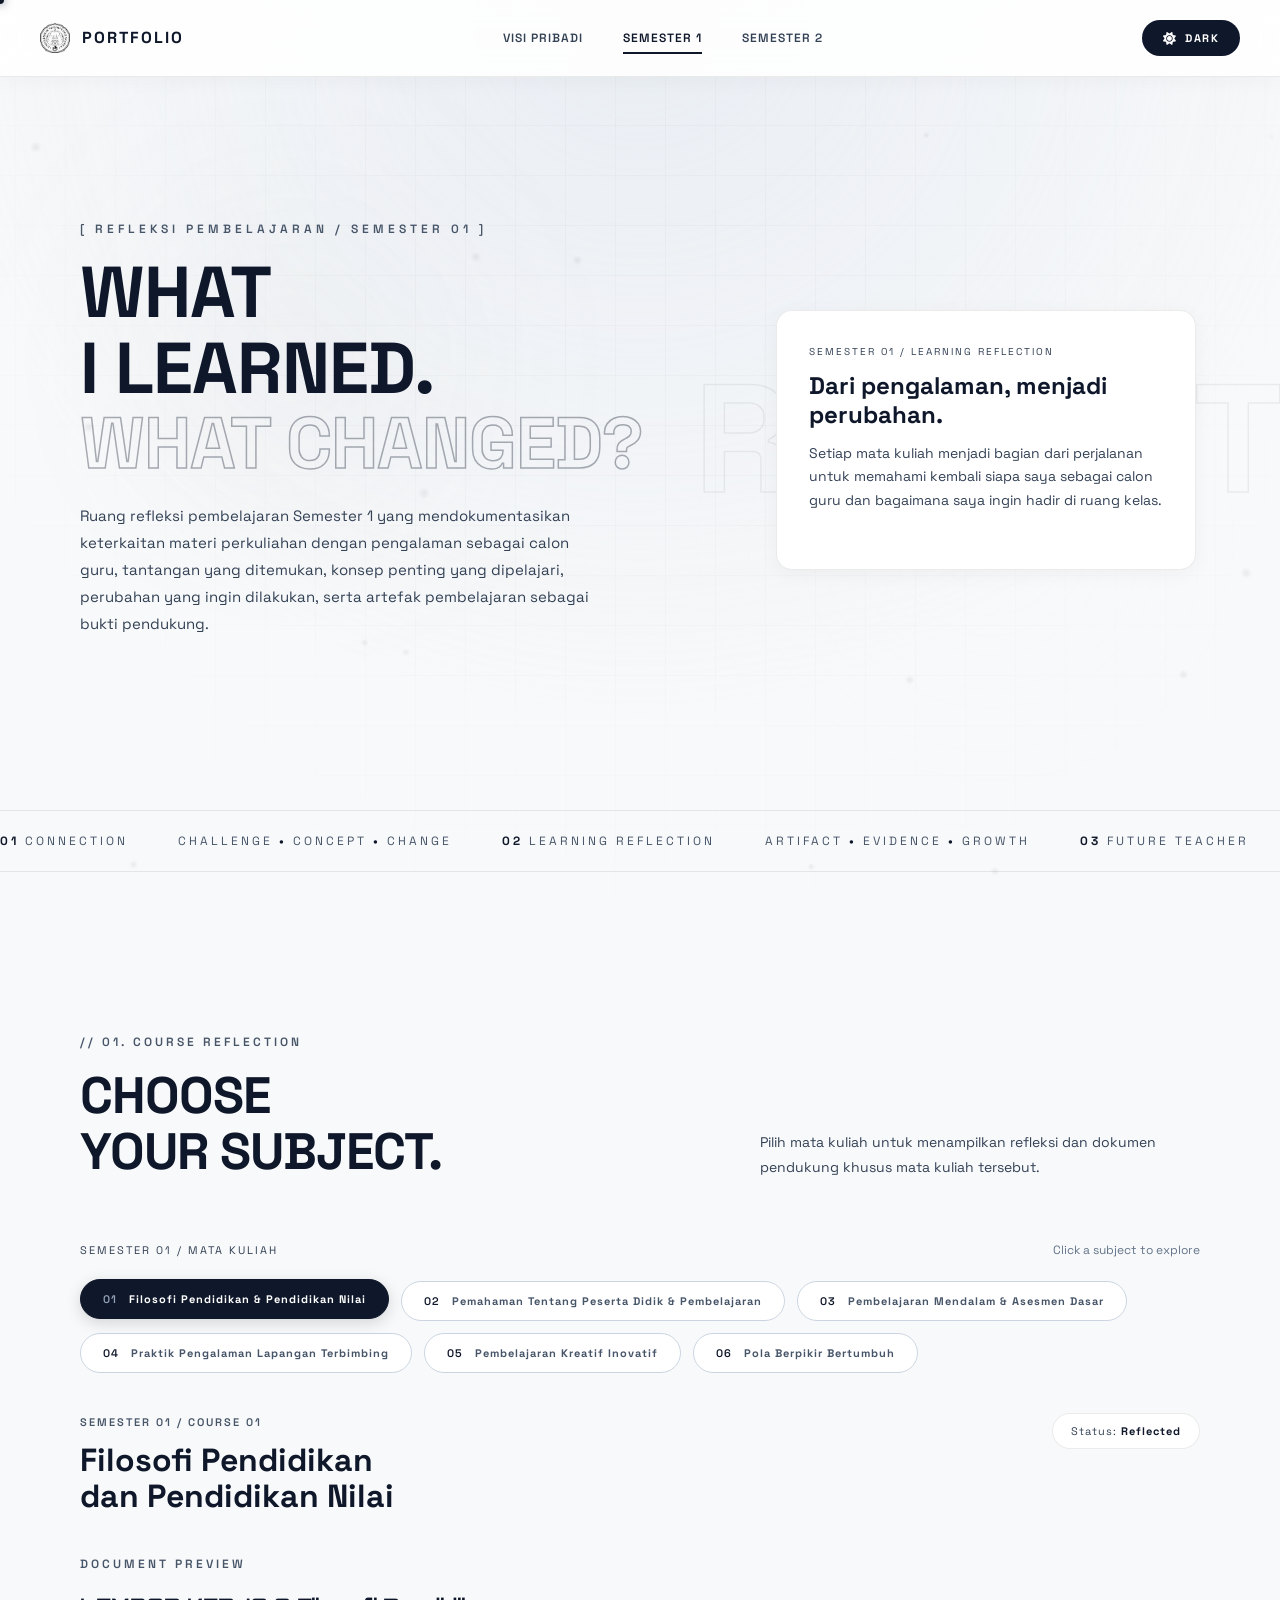
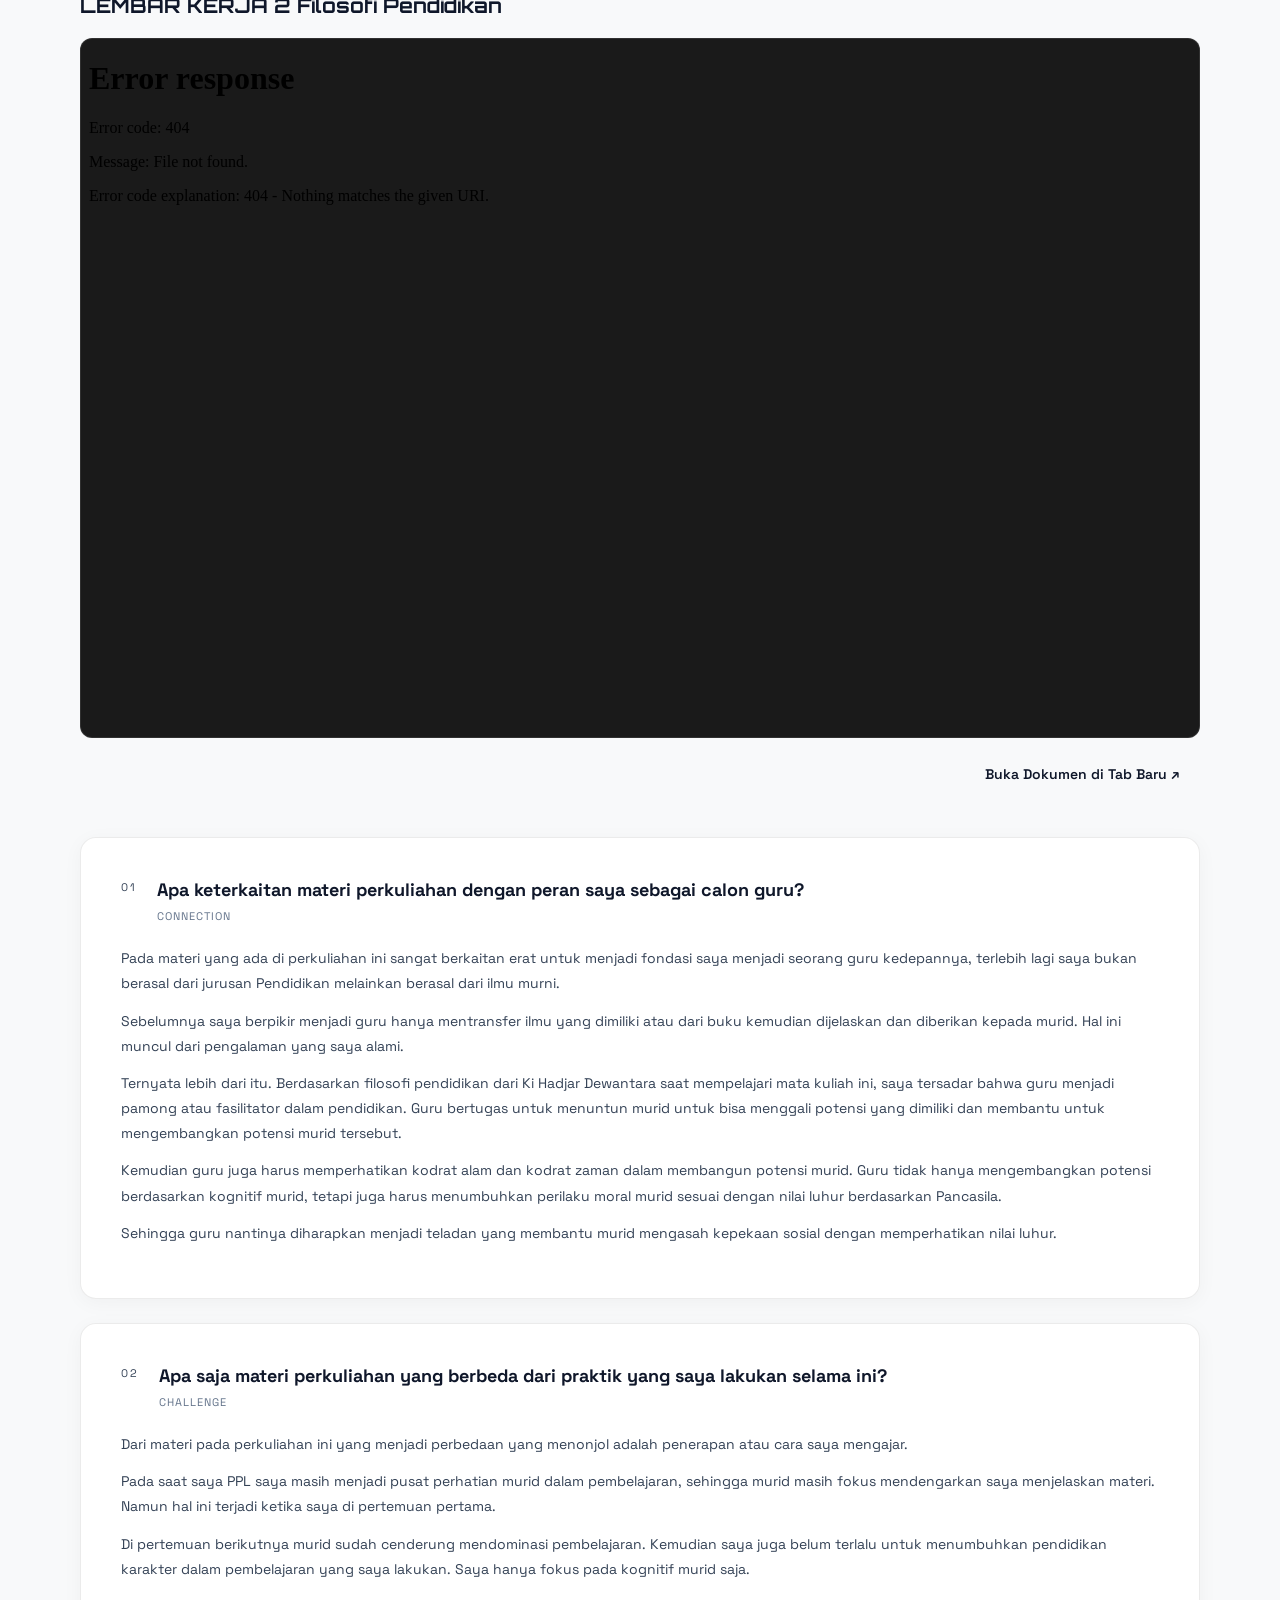
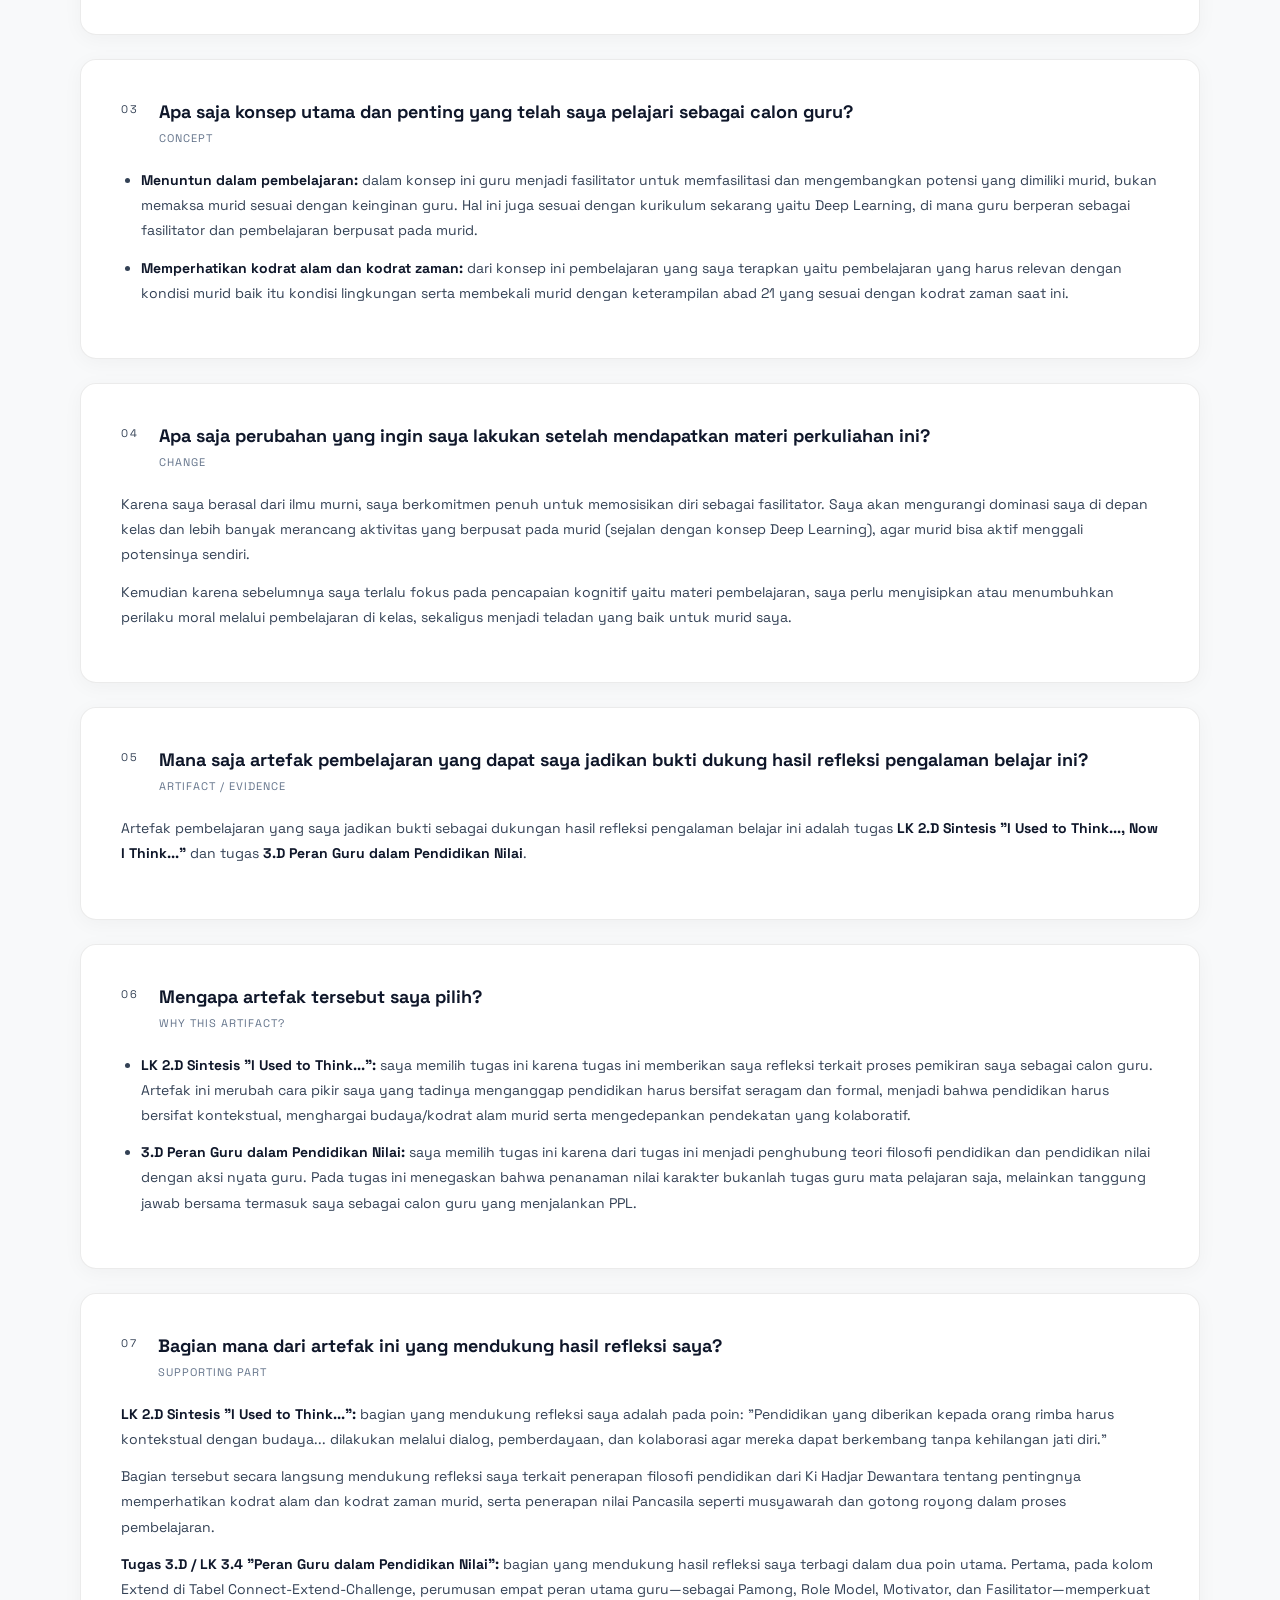
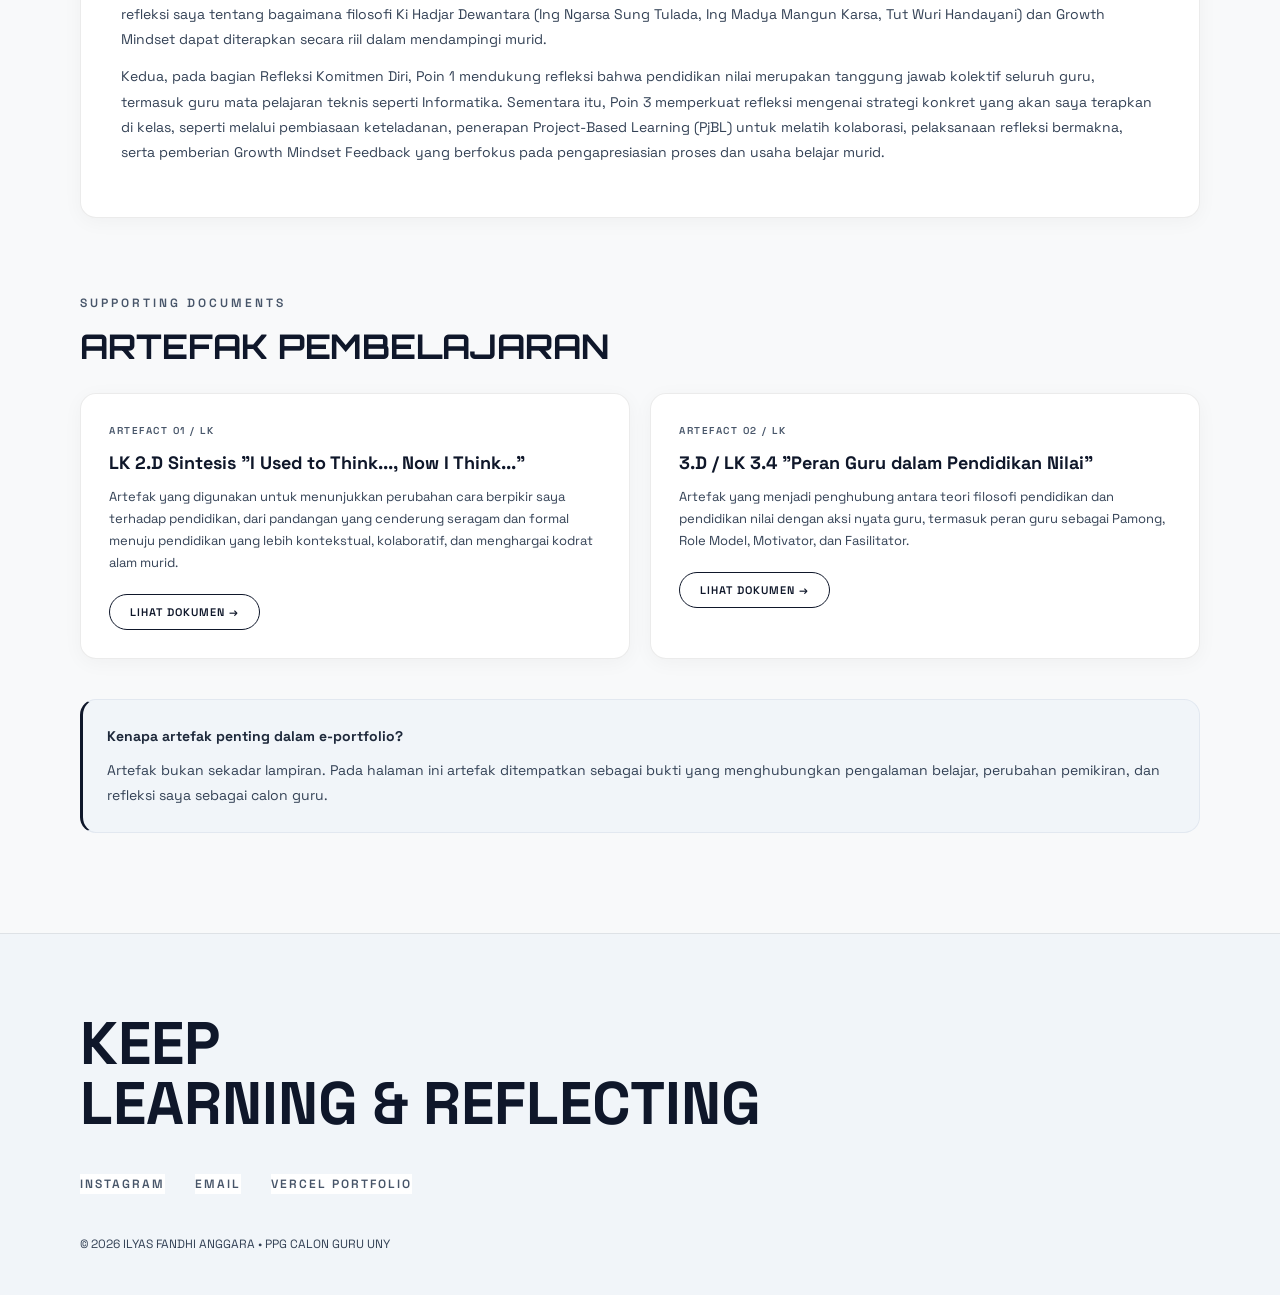
==== commit 9020e23e: "Upadte2.1" ====
--- a/coba.html
+++ b/coba.html
@@ -40,7 +40,7 @@
         </a>
 
         <nav class="nav-center">
-          <a href="identitas.html">IDENTITAS</a>
+          <a href="identitas.html">VISI PRIBADI</a>
           <a href="refleksi-sem1.html" class="active">SEMESTER 1</a>
           <a href="refleksi-sem2.html">SEMESTER 2</a>
         </nav>
